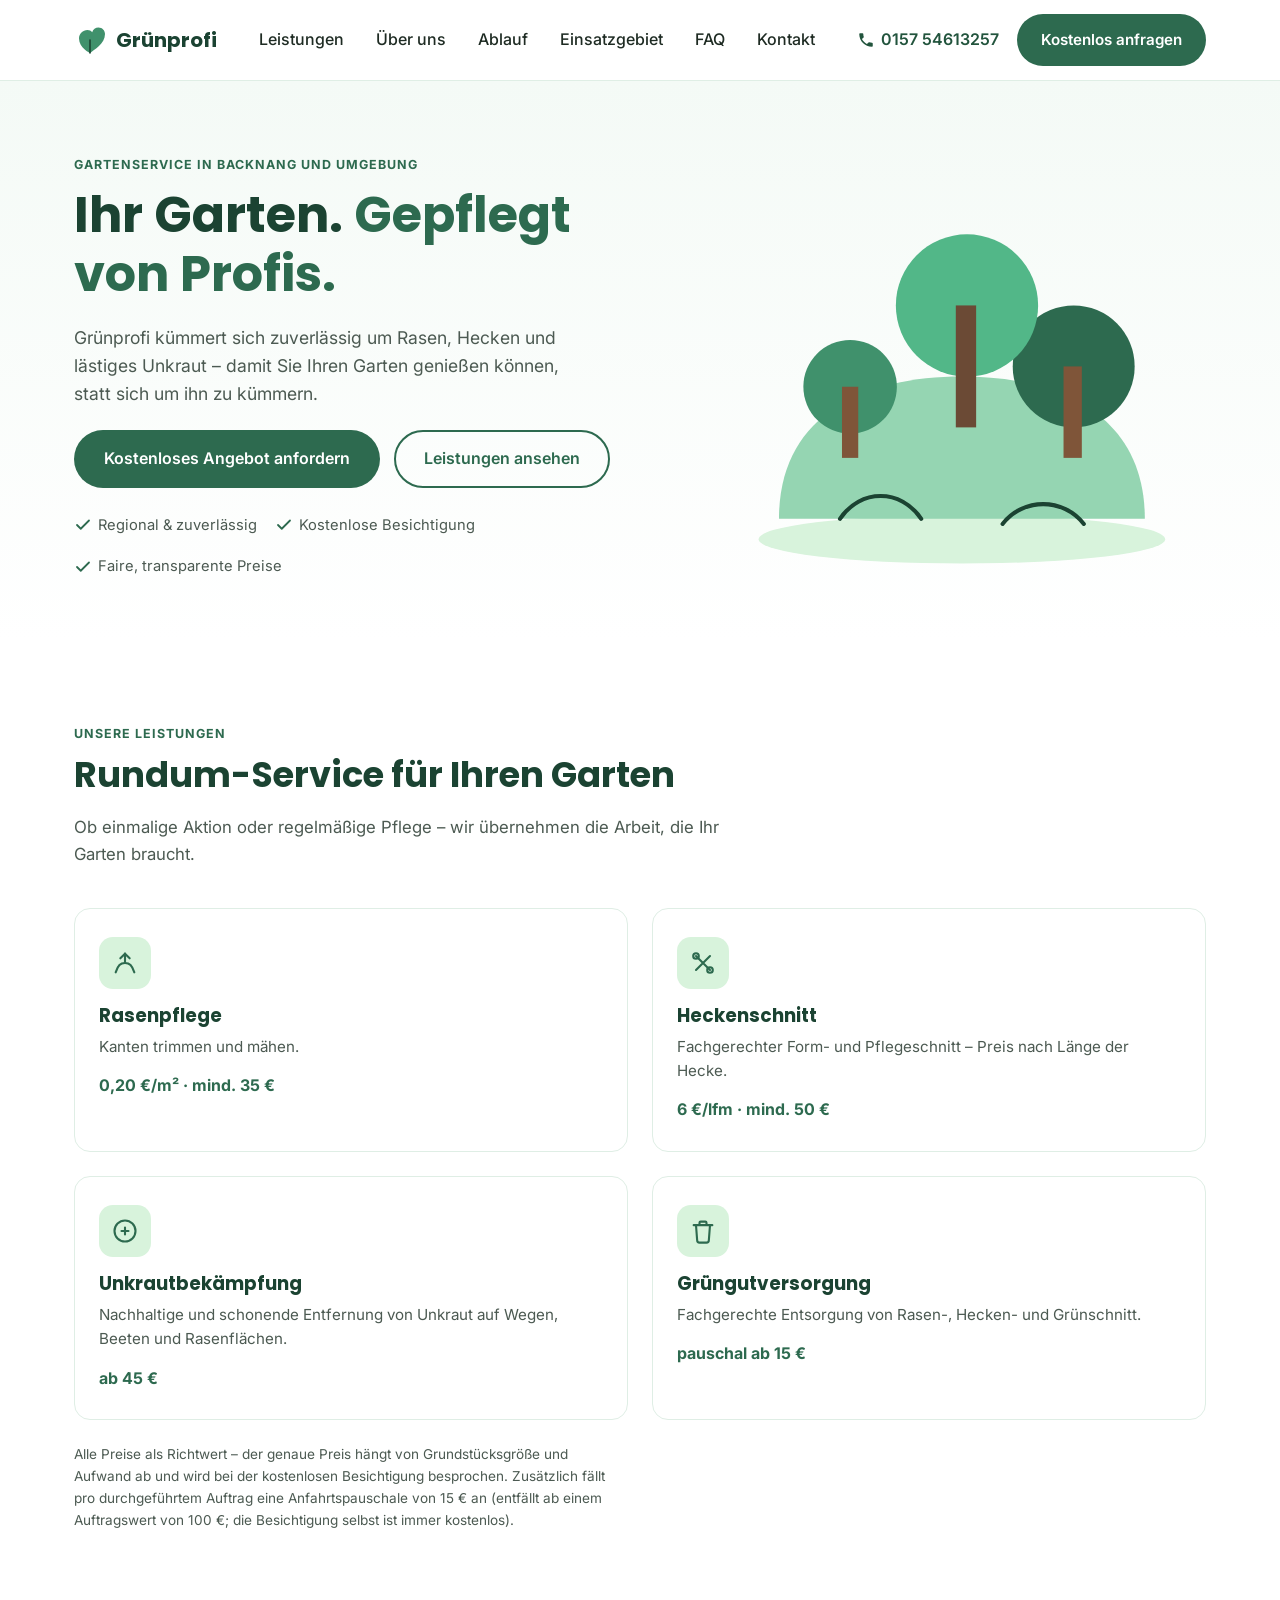
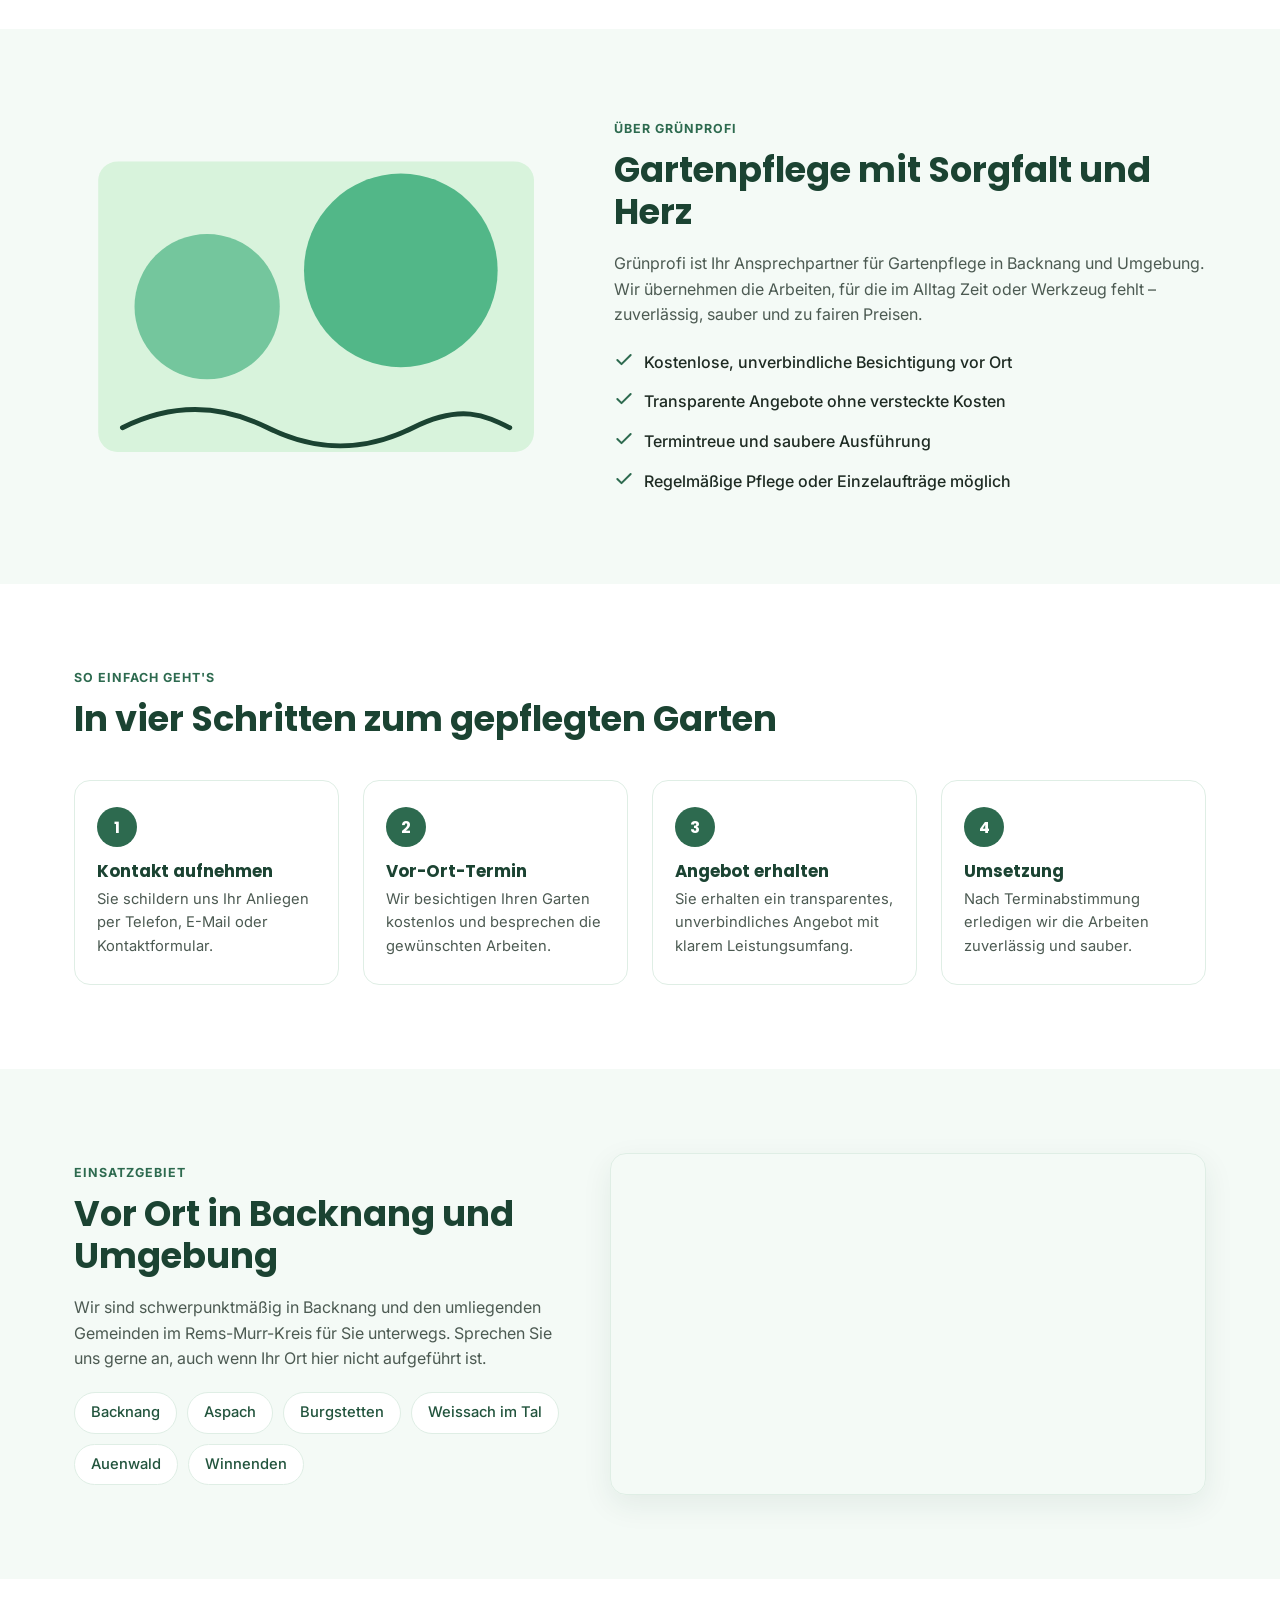
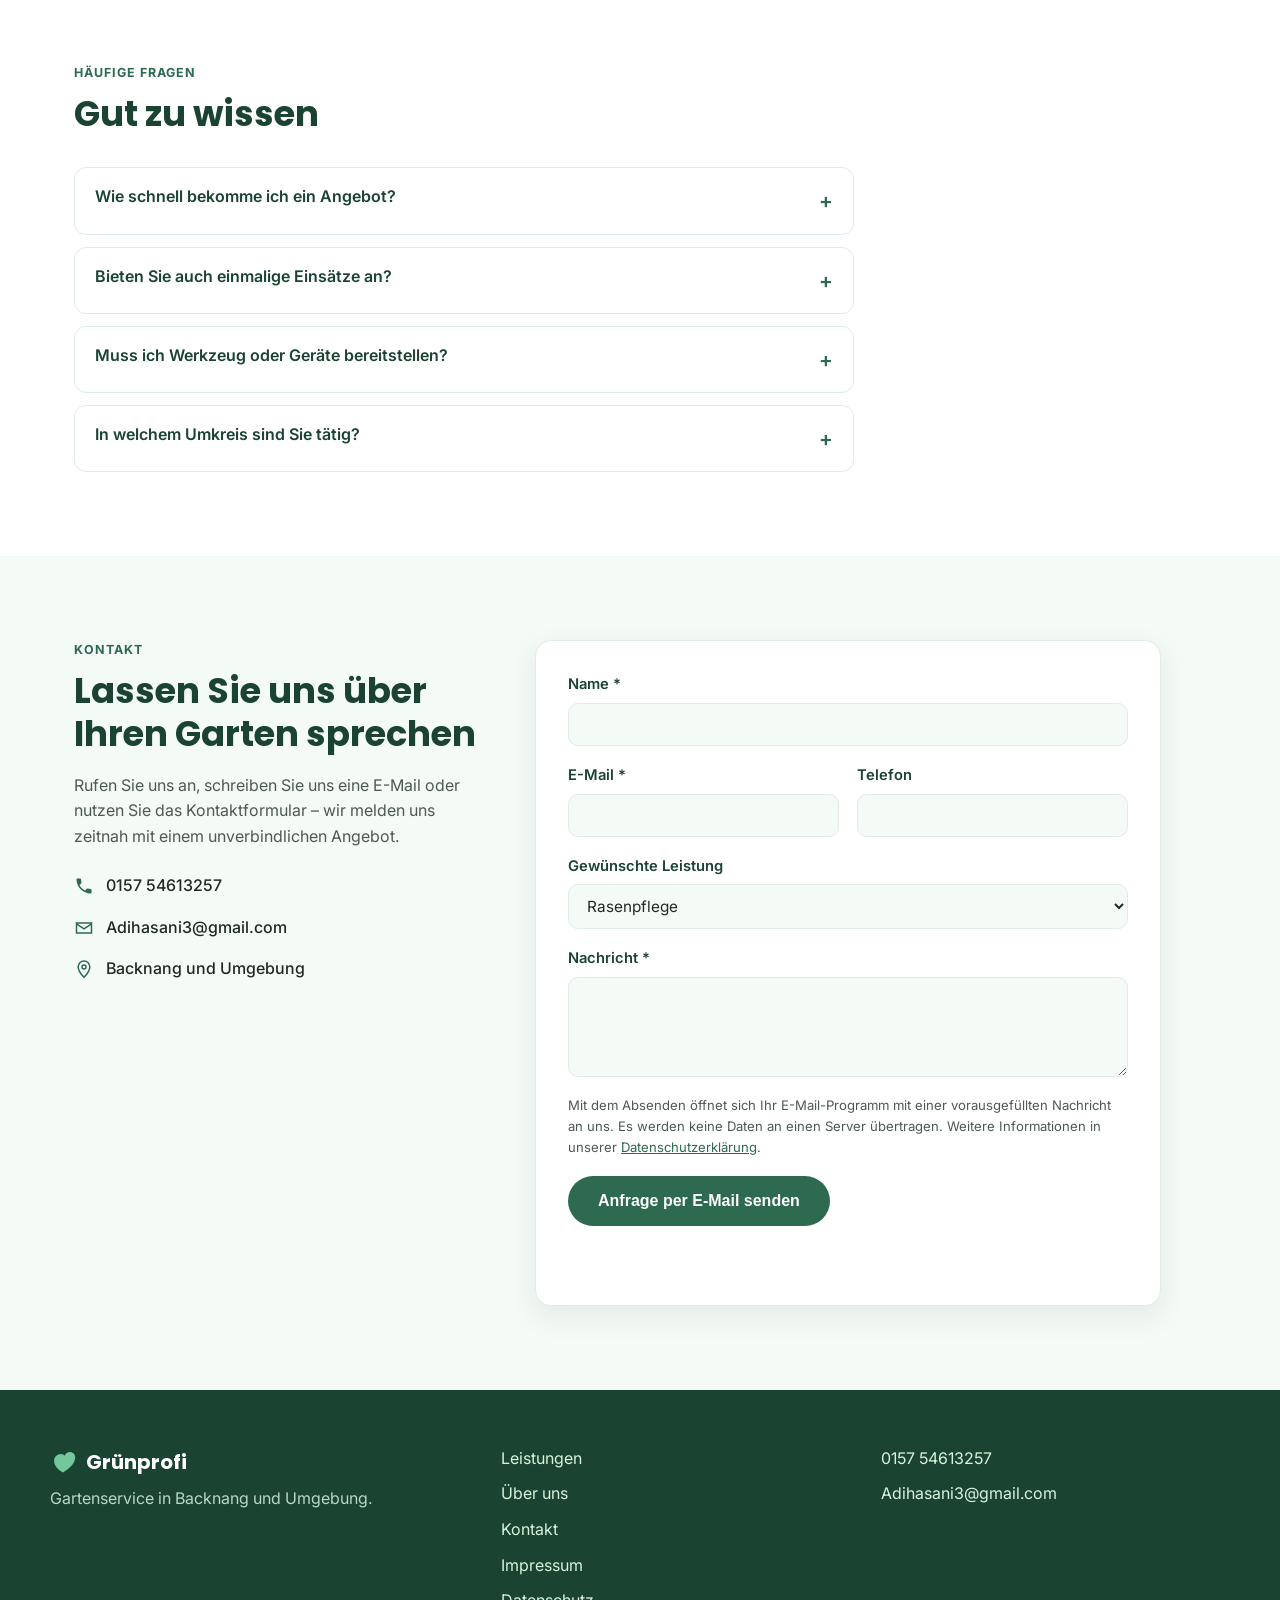
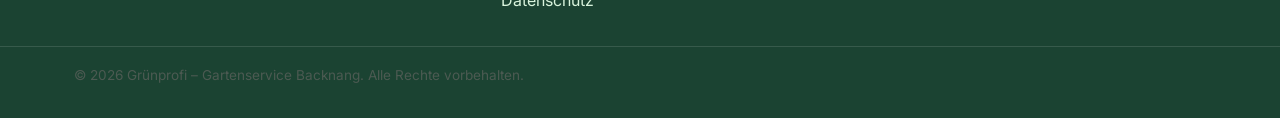
==== index.html @ b156735b "Price Heckenschnitt per running meter instead of a flat rate 6 €/lfm with a 50 € minimum, replacing " ====
<!DOCTYPE html>
<html lang="de">
<head>
<meta charset="UTF-8">
<meta name="viewport" content="width=device-width, initial-scale=1.0">
<title>Grünprofi – Gartenservice in Backnang und Umgebung</title>
<meta name="description" content="Grünprofi ist Ihr zuverlässiger Gartenservice in Backnang und Umgebung: Rasenpflege, Heckenschnitt, Unkrautbekämpfung und Grüngutversorgung – kostenlose Angebote.">
<meta name="keywords" content="Gartenservice Backnang, Gartenpflege, Rasenpflege, Heckenschnitt, Unkrautbekämpfung, Grüngutversorgung, Grünprofi">
<meta name="author" content="Grünprofi">
<meta name="robots" content="index, follow">
<link rel="canonical" href="https://gruenprofi-backnang.de/">

<!-- Open Graph -->
<meta property="og:type" content="website">
<meta property="og:title" content="Grünprofi – Gartenservice in Backnang und Umgebung">
<meta property="og:description" content="Rasenpflege, Heckenschnitt, Unkrautbekämpfung und Grüngutversorgung – zuverlässig, regional, zu fairen Preisen.">
<meta property="og:url" content="https://gruenprofi-backnang.de/">
<meta property="og:locale" content="de_DE">
<meta property="og:site_name" content="Grünprofi">
<meta property="og:image" content="https://gruenprofi-backnang.de/assets/og-image.png">

<link rel="icon" type="image/svg+xml" href="assets/favicon.svg">
<link rel="preconnect" href="https://fonts.googleapis.com">
<link rel="preconnect" href="https://fonts.gstatic.com" crossorigin>
<link href="https://fonts.googleapis.com/css2?family=Poppins:wght@600;700;800&family=Inter:wght@400;500;600&display=swap" rel="stylesheet">
<link rel="stylesheet" href="css/style.css">

<script type="application/ld+json">
{
  "@context": "https://schema.org",
  "@type": "LandscapingBusiness",
  "name": "Grünprofi",
  "description": "Gartenservice in Backnang und Umgebung: Rasenpflege, Heckenschnitt, Unkrautbekämpfung und Grüngutversorgung.",
  "url": "https://gruenprofi-backnang.de/",
  "telephone": "+49 157 5461 3257",
  "email": "Adihasani3@gmail.com",
  "areaServed": {
    "@type": "City",
    "name": "Backnang"
  },
  "address": {
    "@type": "PostalAddress",
    "addressLocality": "Backnang",
    "addressRegion": "Baden-Württemberg",
    "addressCountry": "DE"
  },
  "priceRange": "€€"
}
</script>
</head>
<body>

<a class="skip-link" href="#main">Zum Inhalt springen</a>

<header class="site-header" id="site-header">
  <div class="container header-inner">
    <a href="#top" class="logo">
      <svg class="logo-icon" width="32" height="32" viewBox="0 0 32 32" fill="none" aria-hidden="true">
        <path d="M16 29C16 29 5 24 5 14.5C5 9.8 8.8 6 13.5 6C15.4 6 17.1 6.9 18.2 8.3C19 5.6 21.5 3.6 24.5 3.6C28.1 3.6 31 6.5 31 10.1C31 20 20 26 16 29Z" fill="#40916c"/>
        <path d="M16 29V16" stroke="#1b4332" stroke-width="1.6" stroke-linecap="round"/>
      </svg>
      <span>Grünprofi</span>
    </a>

    <nav class="main-nav" id="main-nav" aria-label="Hauptnavigation">
      <a href="#leistungen">Leistungen</a>
      <a href="#ueber-uns">Über uns</a>
      <a href="#ablauf">Ablauf</a>
      <a href="#einsatzgebiet">Einsatzgebiet</a>
      <a href="#faq">FAQ</a>
      <a href="#kontakt">Kontakt</a>
    </nav>

    <div class="header-actions">
      <a href="tel:+4915754613257" class="header-phone">
        <svg width="18" height="18" viewBox="0 0 24 24" fill="none" aria-hidden="true"><path d="M6.6 10.8c1.4 2.8 3.8 5.1 6.6 6.6l2.2-2.2c.3-.3.7-.4 1-.2 1.1.4 2.3.6 3.6.6.6 0 1 .4 1 1V20c0 .6-.4 1-1 1C10.6 21 3 13.4 3 4c0-.6.4-1 1-1h3.4c.6 0 1 .4 1 1 0 1.3.2 2.5.6 3.6.1.4 0 .8-.2 1L6.6 10.8z" fill="currentColor"/></svg>
        0157 54613257
      </a>
      <a href="#kontakt" class="btn btn-primary">Kostenlos anfragen</a>
    </div>

    <button class="nav-toggle" id="nav-toggle" aria-label="Menü öffnen" aria-expanded="false" aria-controls="main-nav">
      <span></span><span></span><span></span>
    </button>
  </div>
</header>

<main id="main">

  <!-- HERO -->
  <section class="hero" id="top">
    <div class="container hero-inner">
      <div class="hero-text">
        <p class="eyebrow">Gartenservice in Backnang und Umgebung</p>
        <h1>Ihr Garten. <span>Gepflegt von Profis.</span></h1>
        <p class="hero-lead">Grünprofi kümmert sich zuverlässig um Rasen, Hecken und lästiges Unkraut – damit Sie Ihren Garten genießen können, statt sich um ihn zu kümmern.</p>
        <div class="hero-cta">
          <a href="#kontakt" class="btn btn-primary btn-lg">Kostenloses Angebot anfordern</a>
          <a href="#leistungen" class="btn btn-outline btn-lg">Leistungen ansehen</a>
        </div>
        <ul class="trust-badges">
          <li><svg width="18" height="18" viewBox="0 0 24 24" fill="none"><path d="M20 6 9 17l-5-5" stroke="#2d6a4f" stroke-width="2.4" stroke-linecap="round" stroke-linejoin="round"/></svg> Regional &amp; zuverlässig</li>
          <li><svg width="18" height="18" viewBox="0 0 24 24" fill="none"><path d="M20 6 9 17l-5-5" stroke="#2d6a4f" stroke-width="2.4" stroke-linecap="round" stroke-linejoin="round"/></svg> Kostenlose Besichtigung</li>
          <li><svg width="18" height="18" viewBox="0 0 24 24" fill="none"><path d="M20 6 9 17l-5-5" stroke="#2d6a4f" stroke-width="2.4" stroke-linecap="round" stroke-linejoin="round"/></svg> Faire, transparente Preise</li>
        </ul>
      </div>
      <div class="hero-visual" aria-hidden="true">
        <svg viewBox="0 0 480 420" width="100%" height="100%">
          <ellipse cx="240" cy="380" rx="200" ry="24" fill="#d8f3dc"/>
          <path d="M60 360 C 60 260, 140 220, 240 220 C 340 220, 420 260, 420 360 Z" fill="#95d5b2"/>
          <circle cx="130" cy="230" r="46" fill="#40916c"/>
          <rect x="122" y="230" width="16" height="70" fill="#7f5539"/>
          <circle cx="350" cy="210" r="60" fill="#2d6a4f"/>
          <rect x="340" y="210" width="18" height="90" fill="#7f5539"/>
          <circle cx="245" cy="150" r="70" fill="#52b788"/>
          <rect x="234" y="150" width="20" height="120" fill="#6b4a35"/>
          <path d="M120 360c20-30 60-30 80 0" stroke="#1b4332" stroke-width="4" fill="none" stroke-linecap="round"/>
          <path d="M280 365c20-26 60-26 80 0" stroke="#1b4332" stroke-width="4" fill="none" stroke-linecap="round"/>
        </svg>
      </div>
    </div>
  </section>

  <!-- LEISTUNGEN -->
  <section class="section" id="leistungen">
    <div class="container">
      <p class="section-eyebrow">Unsere Leistungen</p>
      <h2 class="section-title">Rundum-Service für Ihren Garten</h2>
      <p class="section-lead">Ob einmalige Aktion oder regelmäßige Pflege – wir übernehmen die Arbeit, die Ihr Garten braucht.</p>

      <div class="services-grid">
        <article class="service-card">
          <div class="service-icon">
            <svg width="28" height="28" viewBox="0 0 24 24" fill="none"><path d="M4 20c2-6 4-8 8-8s6 2 8 8" stroke="#2d6a4f" stroke-width="1.8" stroke-linecap="round"/><path d="M12 12V4" stroke="#2d6a4f" stroke-width="1.8" stroke-linecap="round"/><path d="M8 8l4-4 4 4" stroke="#2d6a4f" stroke-width="1.8" stroke-linecap="round" stroke-linejoin="round"/></svg>
          </div>
          <h3>Rasenpflege</h3>
          <p>Kanten trimmen und mähen.</p>
          <p class="service-price">0,20 €/m² · mind. 35 €</p>
        </article>

        <article class="service-card">
          <div class="service-icon">
            <svg width="28" height="28" viewBox="0 0 24 24" fill="none"><path d="M6 6l12 12M18 6 6 18" stroke="#2d6a4f" stroke-width="1.8" stroke-linecap="round"/><circle cx="6" cy="6" r="2.4" stroke="#2d6a4f" stroke-width="1.8"/><circle cx="18" cy="18" r="2.4" stroke="#2d6a4f" stroke-width="1.8"/></svg>
          </div>
          <h3>Heckenschnitt</h3>
          <p>Fachgerechter Form- und Pflegeschnitt – Preis nach Länge der Hecke.</p>
          <p class="service-price">6 €/lfm · mind. 50 €</p>
        </article>

        <article class="service-card">
          <div class="service-icon">
            <svg width="28" height="28" viewBox="0 0 24 24" fill="none"><circle cx="12" cy="12" r="9" stroke="#2d6a4f" stroke-width="1.8"/><path d="M9 12h6M12 9v6" stroke="#2d6a4f" stroke-width="1.8" stroke-linecap="round"/></svg>
          </div>
          <h3>Unkrautbekämpfung</h3>
          <p>Nachhaltige und schonende Entfernung von Unkraut auf Wegen, Beeten und Rasenflächen.</p>
          <p class="service-price">ab 45 €</p>
        </article>

        <article class="service-card">
          <div class="service-icon">
            <svg width="28" height="28" viewBox="0 0 24 24" fill="none"><path d="M4 7h16" stroke="#2d6a4f" stroke-width="1.8" stroke-linecap="round"/><path d="M9 7V5a1 1 0 0 1 1-1h4a1 1 0 0 1 1 1v2" stroke="#2d6a4f" stroke-width="1.8"/><path d="M6 7l1 13a2 2 0 0 0 2 2h6a2 2 0 0 0 2-2l1-13" stroke="#2d6a4f" stroke-width="1.8" stroke-linecap="round" stroke-linejoin="round"/></svg>
          </div>
          <h3>Grüngutversorgung</h3>
          <p>Fachgerechte Entsorgung von Rasen-, Hecken- und Grünschnitt.</p>
          <p class="service-price">pauschal ab 15 €</p>
        </article>
      </div>
      <p class="services-note">Alle Preise als Richtwert – der genaue Preis hängt von Grundstücksgröße und Aufwand ab und wird bei der kostenlosen Besichtigung besprochen. Zusätzlich fällt pro durchgeführtem Auftrag eine Anfahrtspauschale von 15 € an (entfällt ab einem Auftragswert von 100 €; die Besichtigung selbst ist immer kostenlos).</p>
    </div>
  </section>

  <!-- ÜBER UNS -->
  <section class="section section-alt" id="ueber-uns">
    <div class="container about-grid">
      <div class="about-visual" aria-hidden="true">
        <svg viewBox="0 0 400 320" width="100%" height="100%">
          <rect x="20" y="40" width="360" height="240" rx="16" fill="#d8f3dc"/>
          <circle cx="110" cy="160" r="60" fill="#74c69d"/>
          <circle cx="270" cy="130" r="80" fill="#52b788"/>
          <path d="M40 260c40-20 80-20 120 0s80 20 120 0 60-10 80 0" stroke="#1b4332" stroke-width="4" fill="none" stroke-linecap="round"/>
        </svg>
      </div>
      <div class="about-text">
        <p class="section-eyebrow">Über Grünprofi</p>
        <h2 class="section-title">Gartenpflege mit Sorgfalt und Herz</h2>
        <p>Grünprofi ist Ihr Ansprechpartner für Gartenpflege in Backnang und Umgebung. Wir übernehmen die Arbeiten, für die im Alltag Zeit oder Werkzeug fehlt – zuverlässig, sauber und zu fairen Preisen.</p>
        <ul class="check-list">
          <li><svg width="20" height="20" viewBox="0 0 24 24" fill="none"><path d="M20 6 9 17l-5-5" stroke="#2d6a4f" stroke-width="2.4" stroke-linecap="round" stroke-linejoin="round"/></svg> Kostenlose, unverbindliche Besichtigung vor Ort</li>
          <li><svg width="20" height="20" viewBox="0 0 24 24" fill="none"><path d="M20 6 9 17l-5-5" stroke="#2d6a4f" stroke-width="2.4" stroke-linecap="round" stroke-linejoin="round"/></svg> Transparente Angebote ohne versteckte Kosten</li>
          <li><svg width="20" height="20" viewBox="0 0 24 24" fill="none"><path d="M20 6 9 17l-5-5" stroke="#2d6a4f" stroke-width="2.4" stroke-linecap="round" stroke-linejoin="round"/></svg> Termintreue und saubere Ausführung</li>
          <li><svg width="20" height="20" viewBox="0 0 24 24" fill="none"><path d="M20 6 9 17l-5-5" stroke="#2d6a4f" stroke-width="2.4" stroke-linecap="round" stroke-linejoin="round"/></svg> Regelmäßige Pflege oder Einzelaufträge möglich</li>
        </ul>
      </div>
    </div>
  </section>

  <!-- ABLAUF -->
  <section class="section" id="ablauf">
    <div class="container">
      <p class="section-eyebrow">So einfach geht's</p>
      <h2 class="section-title">In vier Schritten zum gepflegten Garten</h2>

      <div class="steps-grid">
        <div class="step-card">
          <span class="step-number">1</span>
          <h3>Kontakt aufnehmen</h3>
          <p>Sie schildern uns Ihr Anliegen per Telefon, E-Mail oder Kontaktformular.</p>
        </div>
        <div class="step-card">
          <span class="step-number">2</span>
          <h3>Vor-Ort-Termin</h3>
          <p>Wir besichtigen Ihren Garten kostenlos und besprechen die gewünschten Arbeiten.</p>
        </div>
        <div class="step-card">
          <span class="step-number">3</span>
          <h3>Angebot erhalten</h3>
          <p>Sie erhalten ein transparentes, unverbindliches Angebot mit klarem Leistungsumfang.</p>
        </div>
        <div class="step-card">
          <span class="step-number">4</span>
          <h3>Umsetzung</h3>
          <p>Nach Terminabstimmung erledigen wir die Arbeiten zuverlässig und sauber.</p>
        </div>
      </div>
    </div>
  </section>

  <!-- EINSATZGEBIET -->
  <section class="section section-alt" id="einsatzgebiet">
    <div class="container einsatzgebiet-grid">
      <div>
        <p class="section-eyebrow">Einsatzgebiet</p>
        <h2 class="section-title">Vor Ort in Backnang und Umgebung</h2>
        <p>Wir sind schwerpunktmäßig in Backnang und den umliegenden Gemeinden im Rems-Murr-Kreis für Sie unterwegs. Sprechen Sie uns gerne an, auch wenn Ihr Ort hier nicht aufgeführt ist.</p>
        <ul class="area-list">
          <li>Backnang</li>
          <li>Aspach</li>
          <li>Burgstetten</li>
          <li>Weissach im Tal</li>
          <li>Auenwald</li>
          <li>Winnenden</li>
        </ul>
      </div>
      <div class="map-wrap">
        <iframe
          title="Karte Einsatzgebiet Backnang"
          src="https://www.openstreetmap.org/export/embed.html?bbox=9.36%2C48.92%2C9.48%2C49.0&layer=mapnik&marker=48.9435%2C9.4256"
          loading="lazy"
          referrerpolicy="no-referrer-when-downgrade">
        </iframe>
      </div>
    </div>
  </section>

  <!-- FAQ -->
  <section class="section" id="faq">
    <div class="container">
      <p class="section-eyebrow">Häufige Fragen</p>
      <h2 class="section-title">Gut zu wissen</h2>

      <div class="faq-list">
        <details class="faq-item">
          <summary>Wie schnell bekomme ich ein Angebot?</summary>
          <p>In der Regel melden wir uns innerhalb von 1–2 Werktagen bei Ihnen und vereinbaren einen Besichtigungstermin.</p>
        </details>
        <details class="faq-item">
          <summary>Bieten Sie auch einmalige Einsätze an?</summary>
          <p>Ja. Neben regelmäßiger Gartenpflege übernehmen wir auch einzelne Aufträge wie einen einmaligen Heckenschnitt oder eine Gartenaufräumaktion.</p>
        </details>
        <details class="faq-item">
          <summary>Muss ich Werkzeug oder Geräte bereitstellen?</summary>
          <p>Nein, wir bringen unser eigenes Werkzeug und Equipment mit.</p>
        </details>
        <details class="faq-item">
          <summary>In welchem Umkreis sind Sie tätig?</summary>
          <p>Unser Schwerpunkt liegt in Backnang und den umliegenden Gemeinden im Rems-Murr-Kreis. Sprechen Sie uns bei Bedarf auch für weitere Entfernungen an.</p>
        </details>
      </div>
    </div>
  </section>

  <!-- KONTAKT -->
  <section class="section section-cta" id="kontakt">
    <div class="container kontakt-grid">
      <div class="kontakt-info">
        <p class="section-eyebrow">Kontakt</p>
        <h2 class="section-title">Lassen Sie uns über Ihren Garten sprechen</h2>
        <p>Rufen Sie uns an, schreiben Sie uns eine E-Mail oder nutzen Sie das Kontaktformular – wir melden uns zeitnah mit einem unverbindlichen Angebot.</p>

        <ul class="kontakt-details">
          <li>
            <svg width="20" height="20" viewBox="0 0 24 24" fill="none"><path d="M6.6 10.8c1.4 2.8 3.8 5.1 6.6 6.6l2.2-2.2c.3-.3.7-.4 1-.2 1.1.4 2.3.6 3.6.6.6 0 1 .4 1 1V20c0 .6-.4 1-1 1C10.6 21 3 13.4 3 4c0-.6.4-1 1-1h3.4c.6 0 1 .4 1 1 0 1.3.2 2.5.6 3.6.1.4 0 .8-.2 1L6.6 10.8z" fill="#2d6a4f"/></svg>
            <a href="tel:+4915754613257">0157 54613257</a>
          </li>
          <li>
            <svg width="20" height="20" viewBox="0 0 24 24" fill="none"><path d="M3 6h18v12H3z" stroke="#2d6a4f" stroke-width="1.8"/><path d="M3 7l9 6 9-6" stroke="#2d6a4f" stroke-width="1.8" stroke-linecap="round" stroke-linejoin="round"/></svg>
            <a href="mailto:Adihasani3@gmail.com">Adihasani3@gmail.com</a>
          </li>
          <li>
            <svg width="20" height="20" viewBox="0 0 24 24" fill="none"><path d="M12 22s7-7.4 7-12.5A7 7 0 0 0 5 9.5C5 14.6 12 22 12 22Z" stroke="#2d6a4f" stroke-width="1.8"/><circle cx="12" cy="9.5" r="2.4" stroke="#2d6a4f" stroke-width="1.8"/></svg>
            <span>Backnang und Umgebung</span>
          </li>
        </ul>
      </div>

      <form class="kontakt-form" id="kontakt-form" novalidate>
        <div class="form-row">
          <label for="name">Name *</label>
          <input type="text" id="name" name="name" required autocomplete="name">
        </div>
        <div class="form-row form-row-split">
          <div>
            <label for="email">E-Mail *</label>
            <input type="email" id="email" name="email" required autocomplete="email">
          </div>
          <div>
            <label for="phone">Telefon</label>
            <input type="tel" id="phone" name="phone" autocomplete="tel">
          </div>
        </div>
        <div class="form-row">
          <label for="service">Gewünschte Leistung</label>
          <select id="service" name="service">
            <option value="Rasenpflege">Rasenpflege</option>
            <option value="Heckenschnitt">Heckenschnitt</option>
            <option value="Unkrautbekämpfung">Unkrautbekämpfung</option>
            <option value="Grüngutversorgung">Grüngutversorgung</option>
            <option value="Sonstiges">Sonstiges</option>
          </select>
        </div>
        <div class="form-row">
          <label for="message">Nachricht *</label>
          <textarea id="message" name="message" rows="4" required></textarea>
        </div>
        <p class="form-hint">Mit dem Absenden öffnet sich Ihr E-Mail-Programm mit einer vorausgefüllten Nachricht an uns. Es werden keine Daten an einen Server übertragen. Weitere Informationen in unserer <a href="datenschutz.html">Datenschutzerklärung</a>.</p>
        <button type="submit" class="btn btn-primary btn-lg">Anfrage per E-Mail senden</button>
        <p class="form-status" id="form-status" role="status" aria-live="polite"></p>
      </form>
    </div>
  </section>

</main>

<footer class="site-footer">
  <div class="container footer-inner">
    <div>
      <a href="#top" class="logo logo-footer">
        <svg width="26" height="26" viewBox="0 0 32 32" fill="none" aria-hidden="true">
          <path d="M16 29C16 29 5 24 5 14.5C5 9.8 8.8 6 13.5 6C15.4 6 17.1 6.9 18.2 8.3C19 5.6 21.5 3.6 24.5 3.6C28.1 3.6 31 6.5 31 10.1C31 20 20 26 16 29Z" fill="#74c69d"/>
        </svg>
        <span>Grünprofi</span>
      </a>
      <p>Gartenservice in Backnang und Umgebung.</p>
    </div>

    <nav class="footer-nav" aria-label="Footer Navigation">
      <a href="#leistungen">Leistungen</a>
      <a href="#ueber-uns">Über uns</a>
      <a href="#kontakt">Kontakt</a>
      <a href="impressum.html">Impressum</a>
      <a href="datenschutz.html">Datenschutz</a>
    </nav>

    <div class="footer-contact">
      <a href="tel:+4915754613257">0157 54613257</a>
      <a href="mailto:Adihasani3@gmail.com">Adihasani3@gmail.com</a>
    </div>
  </div>
  <div class="footer-bottom">
    <div class="container">
      <p>&copy; <span id="year"></span> Grünprofi – Gartenservice Backnang. Alle Rechte vorbehalten.</p>
    </div>
  </div>
</footer>

<script src="js/script.js"></script>
</body>
</html>
---- css/style.css ----
/* =========================================================
   Grünprofi – Gartenservice Website
   ========================================================= */

:root {
  --green-900: #1b4332;
  --green-800: #22543d;
  --green-700: #2d6a4f;
  --green-500: #40916c;
  --green-300: #74c69d;
  --green-100: #d8f3dc;
  --earth-700: #7f5539;
  --ink: #1e2b23;
  --ink-soft: #4c5a52;
  --bg: #ffffff;
  --bg-alt: #f4faf6;
  --border: #dfeee5;
  --radius: 16px;
  --shadow: 0 10px 30px rgba(27, 67, 50, 0.08);
  --font-heading: 'Poppins', 'Segoe UI', sans-serif;
  --font-body: 'Inter', 'Segoe UI', sans-serif;
}

* { box-sizing: border-box; }
html { scroll-behavior: smooth; }

body {
  margin: 0;
  font-family: var(--font-body);
  color: var(--ink);
  background: var(--bg);
  line-height: 1.6;
}

img, svg { max-width: 100%; display: block; }

h1, h2, h3 {
  font-family: var(--font-heading);
  color: var(--green-900);
  line-height: 1.2;
  margin: 0 0 .5em;
}

p { margin: 0 0 1em; color: var(--ink-soft); }

a { color: inherit; text-decoration: none; }

.container {
  width: 100%;
  max-width: 1180px;
  margin: 0 auto;
  padding: 0 24px;
}

.skip-link {
  position: absolute;
  left: -999px;
  top: 0;
  background: var(--green-700);
  color: #fff;
  padding: 10px 16px;
  border-radius: 0 0 8px 0;
  z-index: 1000;
}
.skip-link:focus { left: 0; }

/* Buttons */
.btn {
  display: inline-flex;
  align-items: center;
  justify-content: center;
  gap: 8px;
  padding: 12px 22px;
  border-radius: 999px;
  font-weight: 600;
  font-size: .95rem;
  cursor: pointer;
  border: 2px solid transparent;
  transition: transform .15s ease, box-shadow .15s ease, background .15s ease, color .15s ease;
}
.btn-primary {
  background: var(--green-700);
  color: #fff;
}
.btn-primary:hover { background: var(--green-800); transform: translateY(-1px); box-shadow: var(--shadow); }
.btn-outline {
  border-color: var(--green-700);
  color: var(--green-700);
  background: transparent;
}
.btn-outline:hover { background: var(--green-100); }
.btn-lg { padding: 14px 28px; font-size: 1rem; }

/* Header */
.site-header {
  position: sticky;
  top: 0;
  z-index: 100;
  background: rgba(255,255,255,.92);
  backdrop-filter: blur(8px);
  border-bottom: 1px solid var(--border);
}
.header-inner {
  display: flex;
  align-items: center;
  justify-content: space-between;
  gap: 24px;
  padding-top: 14px;
  padding-bottom: 14px;
}
.logo {
  display: flex;
  align-items: center;
  gap: 10px;
  font-family: var(--font-heading);
  font-weight: 700;
  font-size: 1.25rem;
  color: var(--green-900);
}
.main-nav {
  display: flex;
  gap: 28px;
  flex: 1;
  justify-content: center;
}
.main-nav a {
  font-weight: 500;
  color: var(--ink);
  position: relative;
  padding: 4px 2px;
}
.main-nav a:hover { color: var(--green-700); }

.header-actions { display: flex; align-items: center; gap: 18px; }
.header-phone {
  display: flex;
  align-items: center;
  gap: 6px;
  font-weight: 600;
  color: var(--green-800);
  white-space: nowrap;
}

.nav-toggle {
  display: none;
  flex-direction: column;
  justify-content: center;
  gap: 5px;
  width: 40px;
  height: 40px;
  background: none;
  border: none;
  cursor: pointer;
}
.nav-toggle span {
  width: 100%;
  height: 2px;
  background: var(--green-900);
  border-radius: 2px;
  transition: transform .2s ease, opacity .2s ease;
}
.nav-toggle[aria-expanded="true"] span:nth-child(1) { transform: translateY(7px) rotate(45deg); }
.nav-toggle[aria-expanded="true"] span:nth-child(2) { opacity: 0; }
.nav-toggle[aria-expanded="true"] span:nth-child(3) { transform: translateY(-7px) rotate(-45deg); }

/* Hero */
.hero {
  background: linear-gradient(180deg, var(--bg-alt) 0%, #ffffff 100%);
  padding: 72px 0 60px;
}
.hero-inner {
  display: grid;
  grid-template-columns: 1.1fr .9fr;
  gap: 48px;
  align-items: center;
}
.eyebrow, .section-eyebrow {
  text-transform: uppercase;
  letter-spacing: .08em;
  font-size: .78rem;
  font-weight: 700;
  color: var(--green-700);
  margin-bottom: 10px;
}
.hero h1 {
  font-size: clamp(2.1rem, 4vw, 3.1rem);
  margin-bottom: .4em;
}
.hero h1 span { color: var(--green-700); }
.hero-lead {
  font-size: 1.1rem;
  max-width: 46ch;
}
.hero-cta { display: flex; gap: 14px; flex-wrap: wrap; margin: 22px 0 26px; }
.trust-badges {
  list-style: none;
  padding: 0;
  margin: 0;
  display: flex;
  flex-wrap: wrap;
  gap: 18px;
  font-size: .92rem;
  color: var(--ink-soft);
}
.trust-badges li { display: flex; align-items: center; gap: 6px; }

.hero-visual {
  border-radius: var(--radius);
  overflow: hidden;
}

/* Sections */
.section { padding: 84px 0; }
.section-alt { background: var(--bg-alt); }
.section-title { font-size: clamp(1.6rem, 3vw, 2.2rem); max-width: 40ch; }
.section-lead { max-width: 60ch; font-size: 1.05rem; }

/* Services */
.services-grid {
  display: grid;
  grid-template-columns: repeat(2, 1fr);
  gap: 24px;
  margin-top: 40px;
}
.service-card {
  background: #fff;
  border: 1px solid var(--border);
  border-radius: var(--radius);
  padding: 28px 24px;
  transition: transform .18s ease, box-shadow .18s ease;
}
.service-card:hover { transform: translateY(-4px); box-shadow: var(--shadow); }
.service-icon {
  width: 52px;
  height: 52px;
  border-radius: 14px;
  background: var(--green-100);
  display: flex;
  align-items: center;
  justify-content: center;
  margin-bottom: 16px;
}
.service-card h3 { font-size: 1.15rem; margin-bottom: 8px; }
.service-card p { margin: 0; font-size: .95rem; }
.service-card .service-price {
  margin-top: 14px;
  font-weight: 700;
  color: var(--green-700);
  font-size: 1rem;
}
.services-note {
  margin-top: 24px;
  font-size: .85rem;
  color: var(--ink-soft);
  max-width: 60ch;
}

/* About */
.about-grid {
  display: grid;
  grid-template-columns: .9fr 1.1fr;
  gap: 56px;
  align-items: center;
}
.check-list { list-style: none; padding: 0; margin: 22px 0 0; display: grid; gap: 14px; }
.check-list li { display: flex; align-items: flex-start; gap: 10px; color: var(--ink); font-weight: 500; }

/* Steps */
.steps-grid {
  display: grid;
  grid-template-columns: repeat(4, 1fr);
  gap: 24px;
  margin-top: 40px;
}
.step-card {
  background: #fff;
  border: 1px solid var(--border);
  border-radius: var(--radius);
  padding: 26px 22px;
  position: relative;
}
.step-number {
  display: inline-flex;
  align-items: center;
  justify-content: center;
  width: 40px;
  height: 40px;
  border-radius: 50%;
  background: var(--green-700);
  color: #fff;
  font-weight: 700;
  font-family: var(--font-heading);
  margin-bottom: 14px;
}
.step-card h3 { font-size: 1.05rem; margin-bottom: 6px; }
.step-card p { font-size: .92rem; margin: 0; }

/* Einsatzgebiet */
.einsatzgebiet-grid {
  display: grid;
  grid-template-columns: .9fr 1.1fr;
  gap: 48px;
  align-items: center;
}
.area-list {
  display: flex;
  flex-wrap: wrap;
  gap: 10px;
  list-style: none;
  padding: 0;
  margin: 20px 0 0;
}
.area-list li {
  background: #fff;
  border: 1px solid var(--border);
  padding: 8px 16px;
  border-radius: 999px;
  font-weight: 500;
  font-size: .92rem;
  color: var(--green-800);
}
.map-wrap {
  border-radius: var(--radius);
  overflow: hidden;
  border: 1px solid var(--border);
  box-shadow: var(--shadow);
}
.map-wrap iframe {
  width: 100%;
  height: 340px;
  border: 0;
  display: block;
}

/* FAQ */
.faq-list { margin-top: 32px; display: grid; gap: 12px; max-width: 780px; }
.faq-item {
  background: #fff;
  border: 1px solid var(--border);
  border-radius: 12px;
  padding: 16px 20px;
}
.faq-item summary {
  cursor: pointer;
  font-weight: 600;
  color: var(--green-900);
  list-style: none;
}
.faq-item summary::-webkit-details-marker { display: none; }
.faq-item summary::after {
  content: '+';
  float: right;
  font-size: 1.3rem;
  color: var(--green-700);
}
.faq-item[open] summary::after { content: '–'; }
.faq-item p { margin-top: 12px; margin-bottom: 0; }

/* Kontakt */
.section-cta { background: var(--bg-alt); }
.kontakt-grid {
  display: grid;
  grid-template-columns: .9fr 1.1fr;
  gap: 56px;
}
.kontakt-details { list-style: none; padding: 0; margin: 24px 0 0; display: grid; gap: 16px; }
.kontakt-details li { display: flex; align-items: center; gap: 12px; font-weight: 500; }
.kontakt-details a:hover { color: var(--green-700); }

.kontakt-form {
  background: #fff;
  border: 1px solid var(--border);
  border-radius: var(--radius);
  padding: 32px;
  box-shadow: var(--shadow);
}
.form-row { margin-bottom: 18px; display: flex; flex-direction: column; gap: 6px; }
.form-row-split { flex-direction: row; gap: 18px; }
.form-row-split > div { flex: 1; display: flex; flex-direction: column; gap: 6px; }
.kontakt-form label { font-weight: 600; font-size: .92rem; color: var(--green-900); }
.kontakt-form input,
.kontakt-form select,
.kontakt-form textarea {
  border: 1px solid var(--border);
  border-radius: 10px;
  padding: 11px 14px;
  font-family: inherit;
  font-size: .96rem;
  color: var(--ink);
  background: var(--bg-alt);
}
.kontakt-form input:focus,
.kontakt-form select:focus,
.kontakt-form textarea:focus {
  outline: 2px solid var(--green-500);
  outline-offset: 1px;
  background: #fff;
}
.form-hint { font-size: .82rem; color: var(--ink-soft); margin-bottom: 18px; }
.form-hint a { color: var(--green-700); text-decoration: underline; }
.form-status { margin-top: 12px; font-weight: 600; color: var(--green-700); min-height: 1.2em; }

/* Footer */
.site-footer { background: var(--green-900); color: #d8f3dc; }
.footer-inner {
  display: grid;
  grid-template-columns: 1.2fr 1fr 1fr;
  gap: 32px;
  padding: 56px 0 32px;
}
.logo-footer { color: #fff; margin-bottom: 8px; }
.footer-inner p { color: #b7d8c4; margin: 0; }
.footer-nav, .footer-contact { display: flex; flex-direction: column; gap: 10px; }
.footer-nav a, .footer-contact a { color: #d8f3dc; }
.footer-nav a:hover, .footer-contact a:hover { color: #fff; text-decoration: underline; }
.footer-bottom {
  border-top: 1px solid rgba(255,255,255,.12);
  padding: 18px 0;
  font-size: .85rem;
  color: #9ec8ae;
}

/* Legal pages */
.legal-page {
  max-width: 820px;
  margin: 0 auto;
  padding: 72px 24px 96px;
}
.legal-page h1 { margin-bottom: .3em; }
.legal-page h2 { margin-top: 2em; font-size: 1.3rem; }
.legal-page p, .legal-page li { color: var(--ink-soft); }
.legal-page a { color: var(--green-700); text-decoration: underline; }
.legal-note {
  background: var(--bg-alt);
  border: 1px dashed var(--green-500);
  border-radius: 10px;
  padding: 14px 18px;
  font-size: .9rem;
  color: var(--green-900);
}

/* Responsive */
@media (max-width: 960px) {
  .services-grid { grid-template-columns: repeat(2, 1fr); }
  .steps-grid { grid-template-columns: repeat(2, 1fr); }
  .about-grid, .einsatzgebiet-grid, .kontakt-grid { grid-template-columns: 1fr; }
  .hero-inner { grid-template-columns: 1fr; }
  .hero-visual { order: -1; max-width: 420px; margin: 0 auto; }
  .footer-inner { grid-template-columns: 1fr 1fr; }
}

@media (max-width: 760px) {
  .main-nav, .header-actions { display: none; }
  .nav-toggle { display: flex; }
  .main-nav.open {
    display: flex;
    flex-direction: column;
    position: absolute;
    top: 100%;
    left: 0;
    right: 0;
    background: #fff;
    padding: 20px 24px 28px;
    gap: 16px;
    border-bottom: 1px solid var(--border);
    box-shadow: var(--shadow);
  }
  .services-grid, .steps-grid { grid-template-columns: 1fr; }
  .form-row-split { flex-direction: column; }
  .footer-inner { grid-template-columns: 1fr; text-align: left; }
}
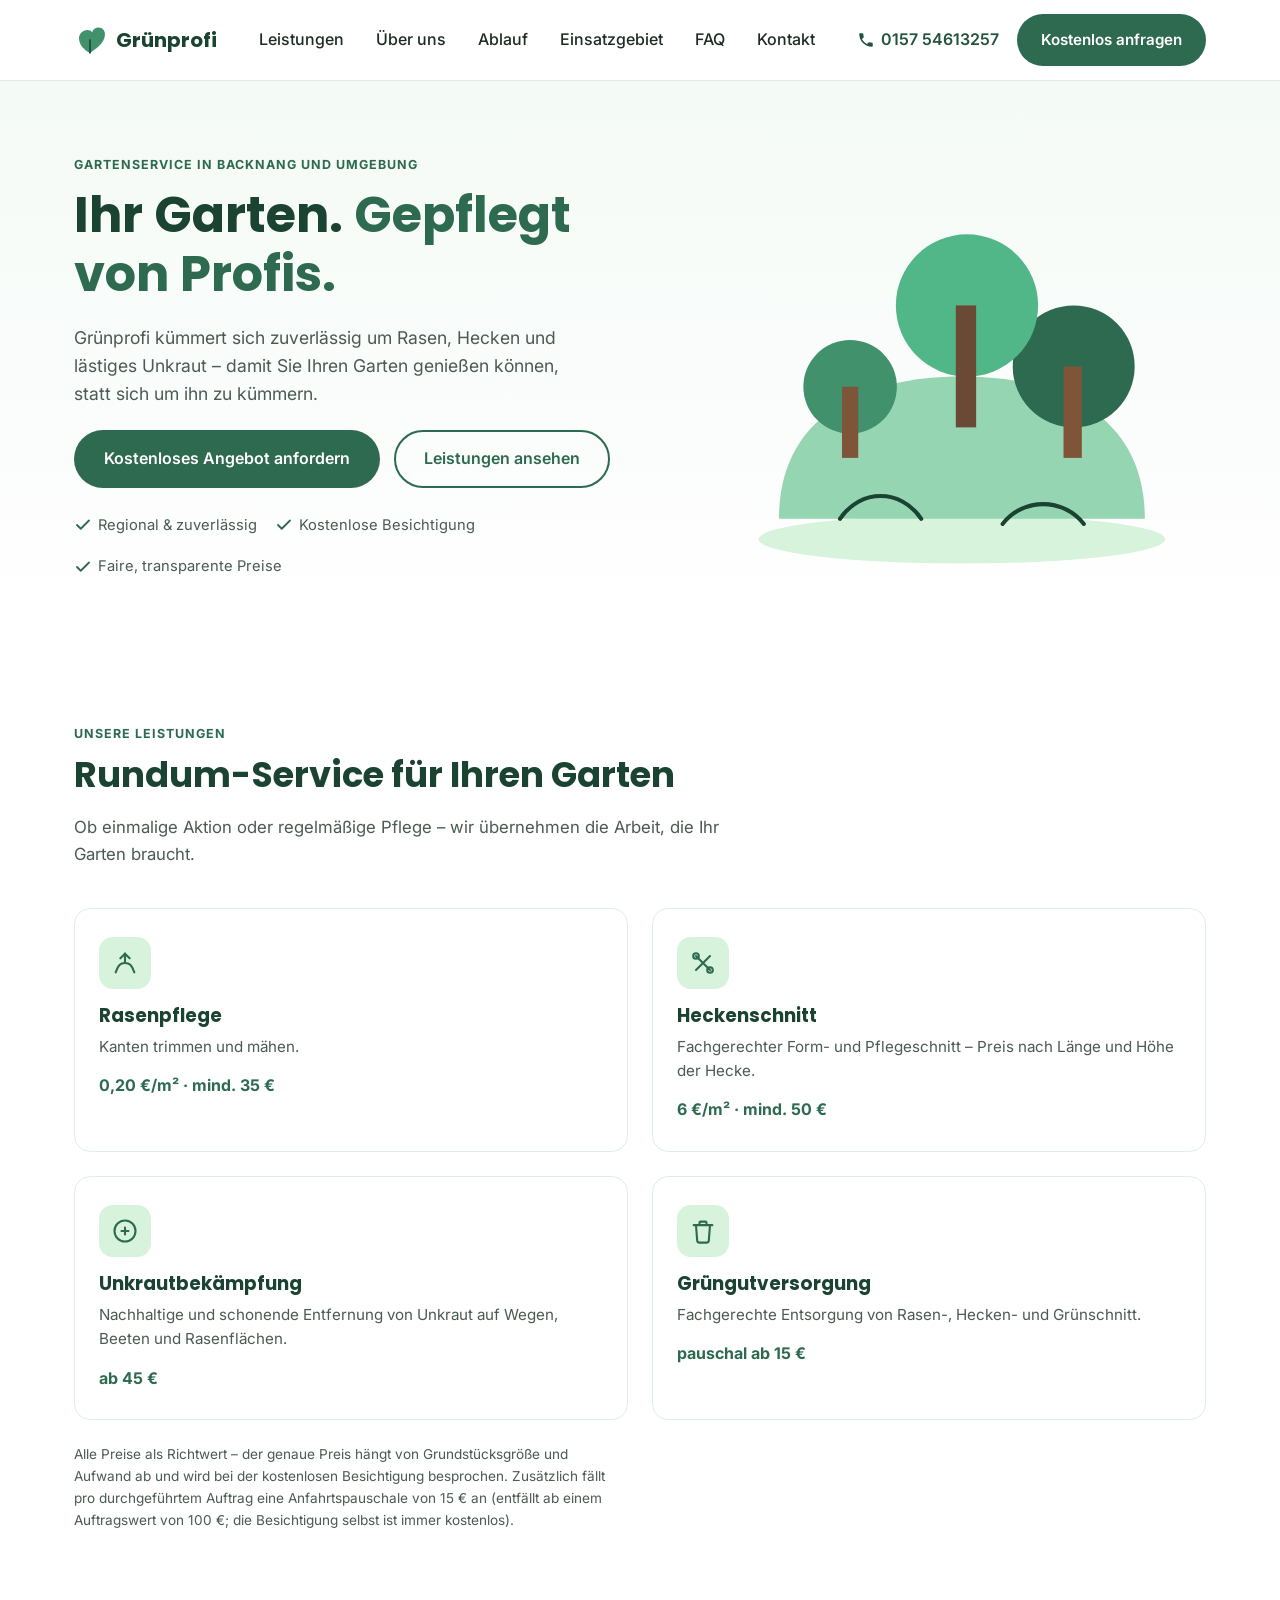
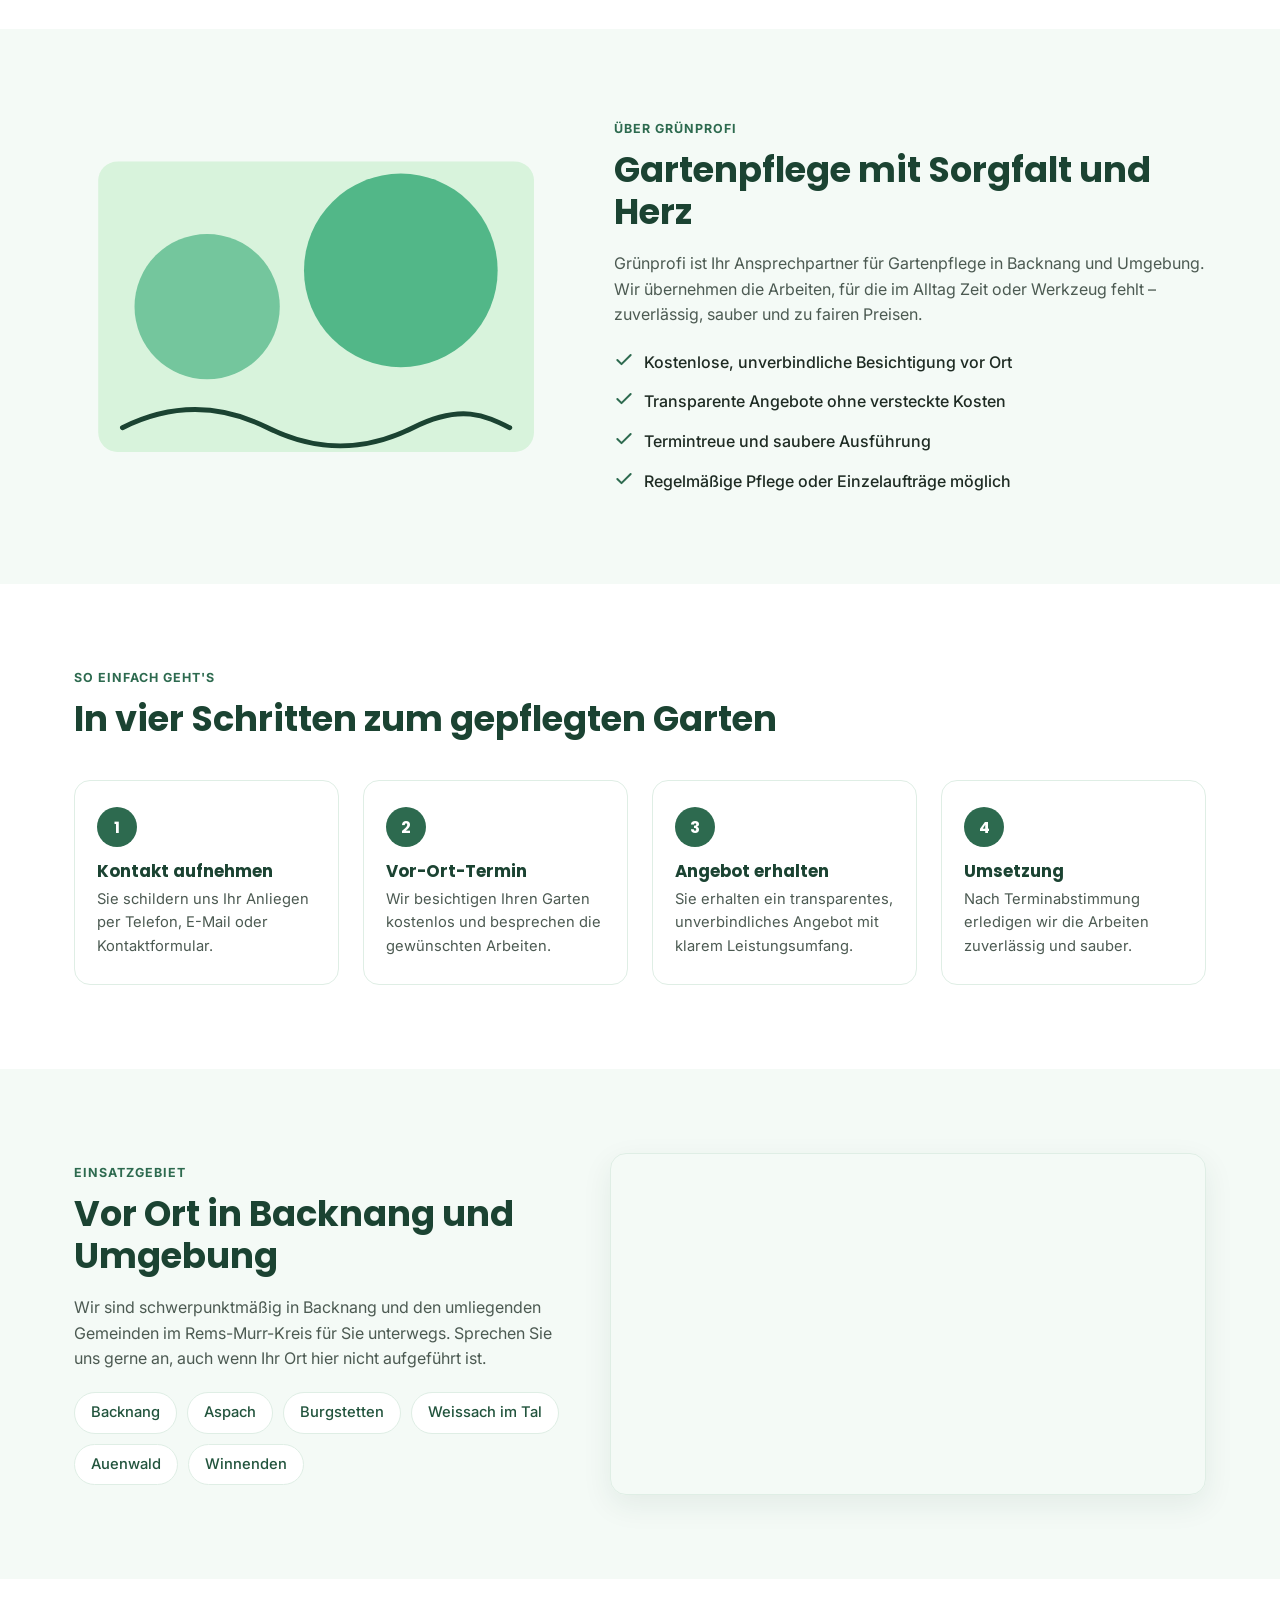
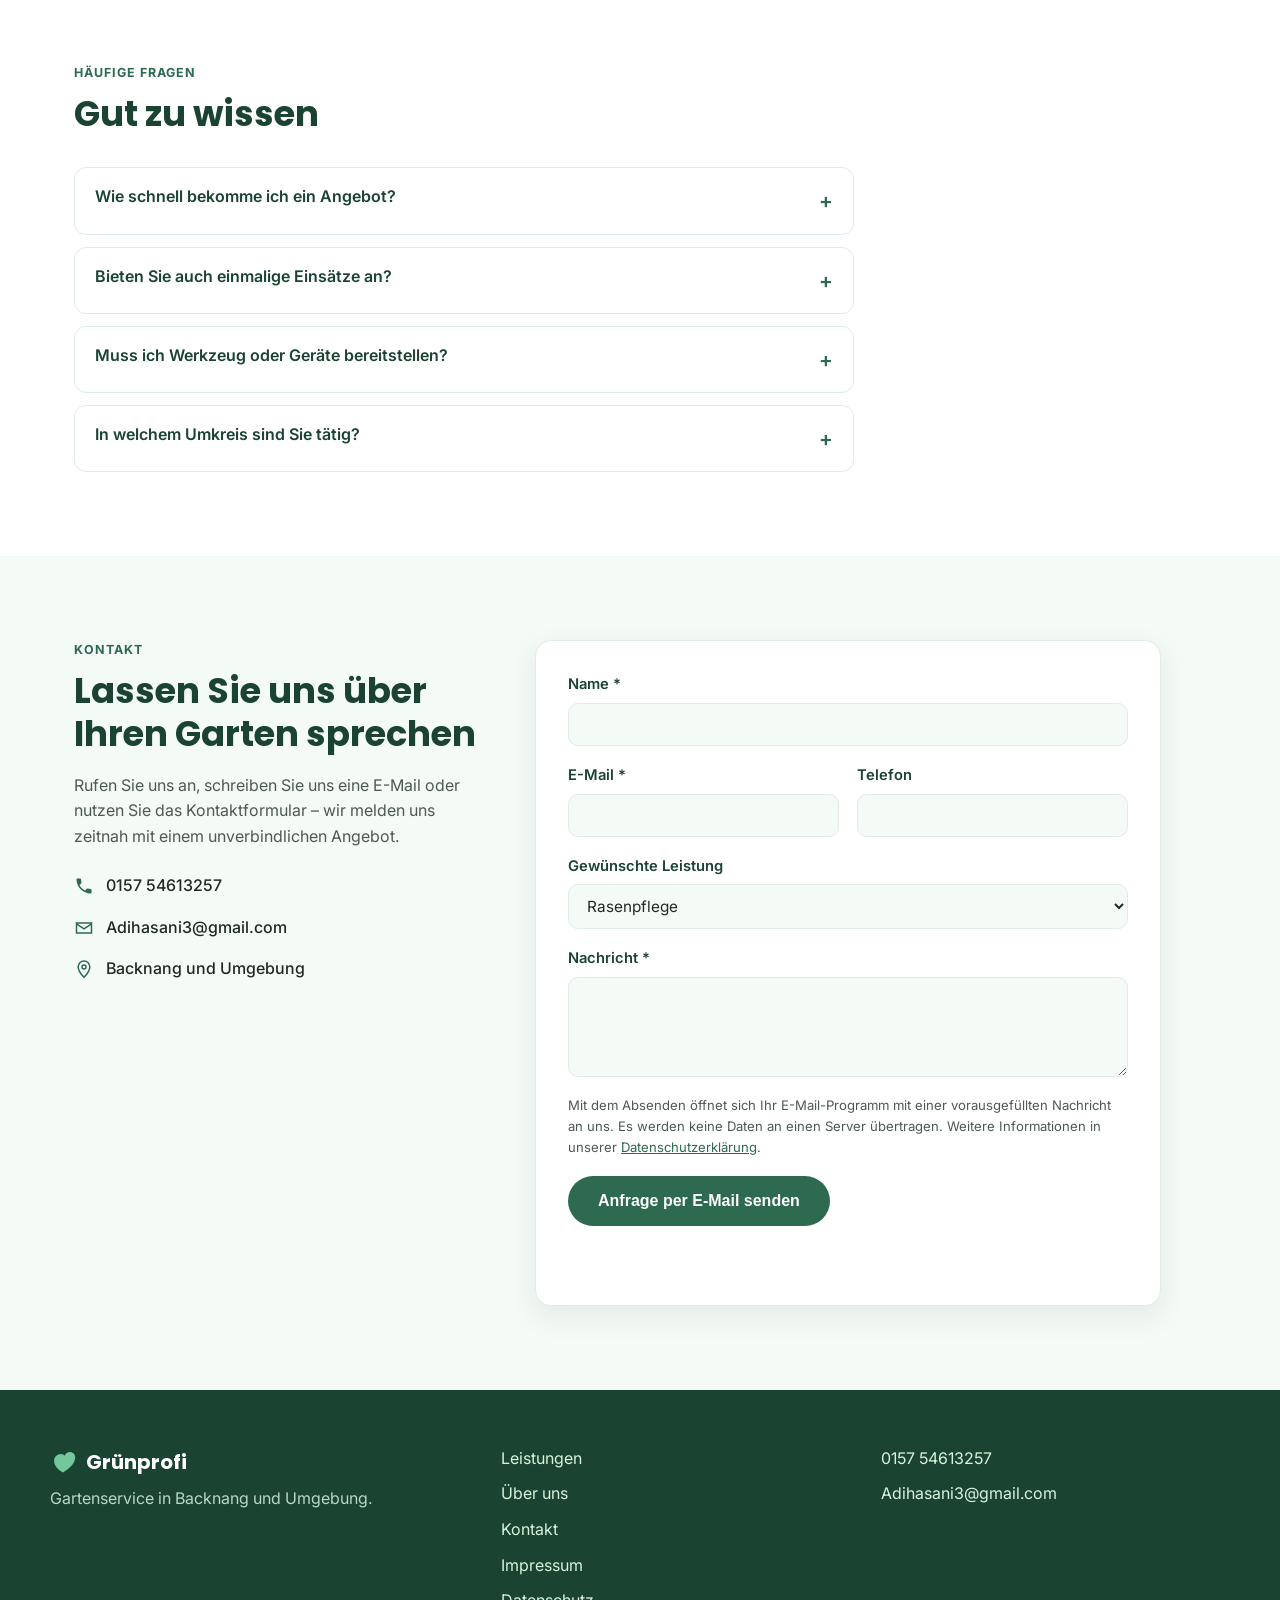
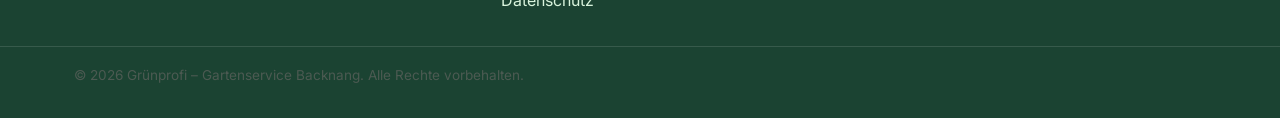
==== commit 6778cc43: "Price Heckenschnitt per m² again instead of per running meter 6 €/m² (Länge × Höhe) with a 50 € mini" ====
--- a/index.html
+++ b/index.html
@@ -143,8 +143,8 @@
             <svg width="28" height="28" viewBox="0 0 24 24" fill="none"><path d="M6 6l12 12M18 6 6 18" stroke="#2d6a4f" stroke-width="1.8" stroke-linecap="round"/><circle cx="6" cy="6" r="2.4" stroke="#2d6a4f" stroke-width="1.8"/><circle cx="18" cy="18" r="2.4" stroke="#2d6a4f" stroke-width="1.8"/></svg>
           </div>
           <h3>Heckenschnitt</h3>
-          <p>Fachgerechter Form- und Pflegeschnitt – Preis nach Länge der Hecke.</p>
-          <p class="service-price">6 €/lfm · mind. 50 €</p>
+          <p>Fachgerechter Form- und Pflegeschnitt – Preis nach Länge und Höhe der Hecke.</p>
+          <p class="service-price">6 €/m² · mind. 50 €</p>
         </article>
 
         <article class="service-card">
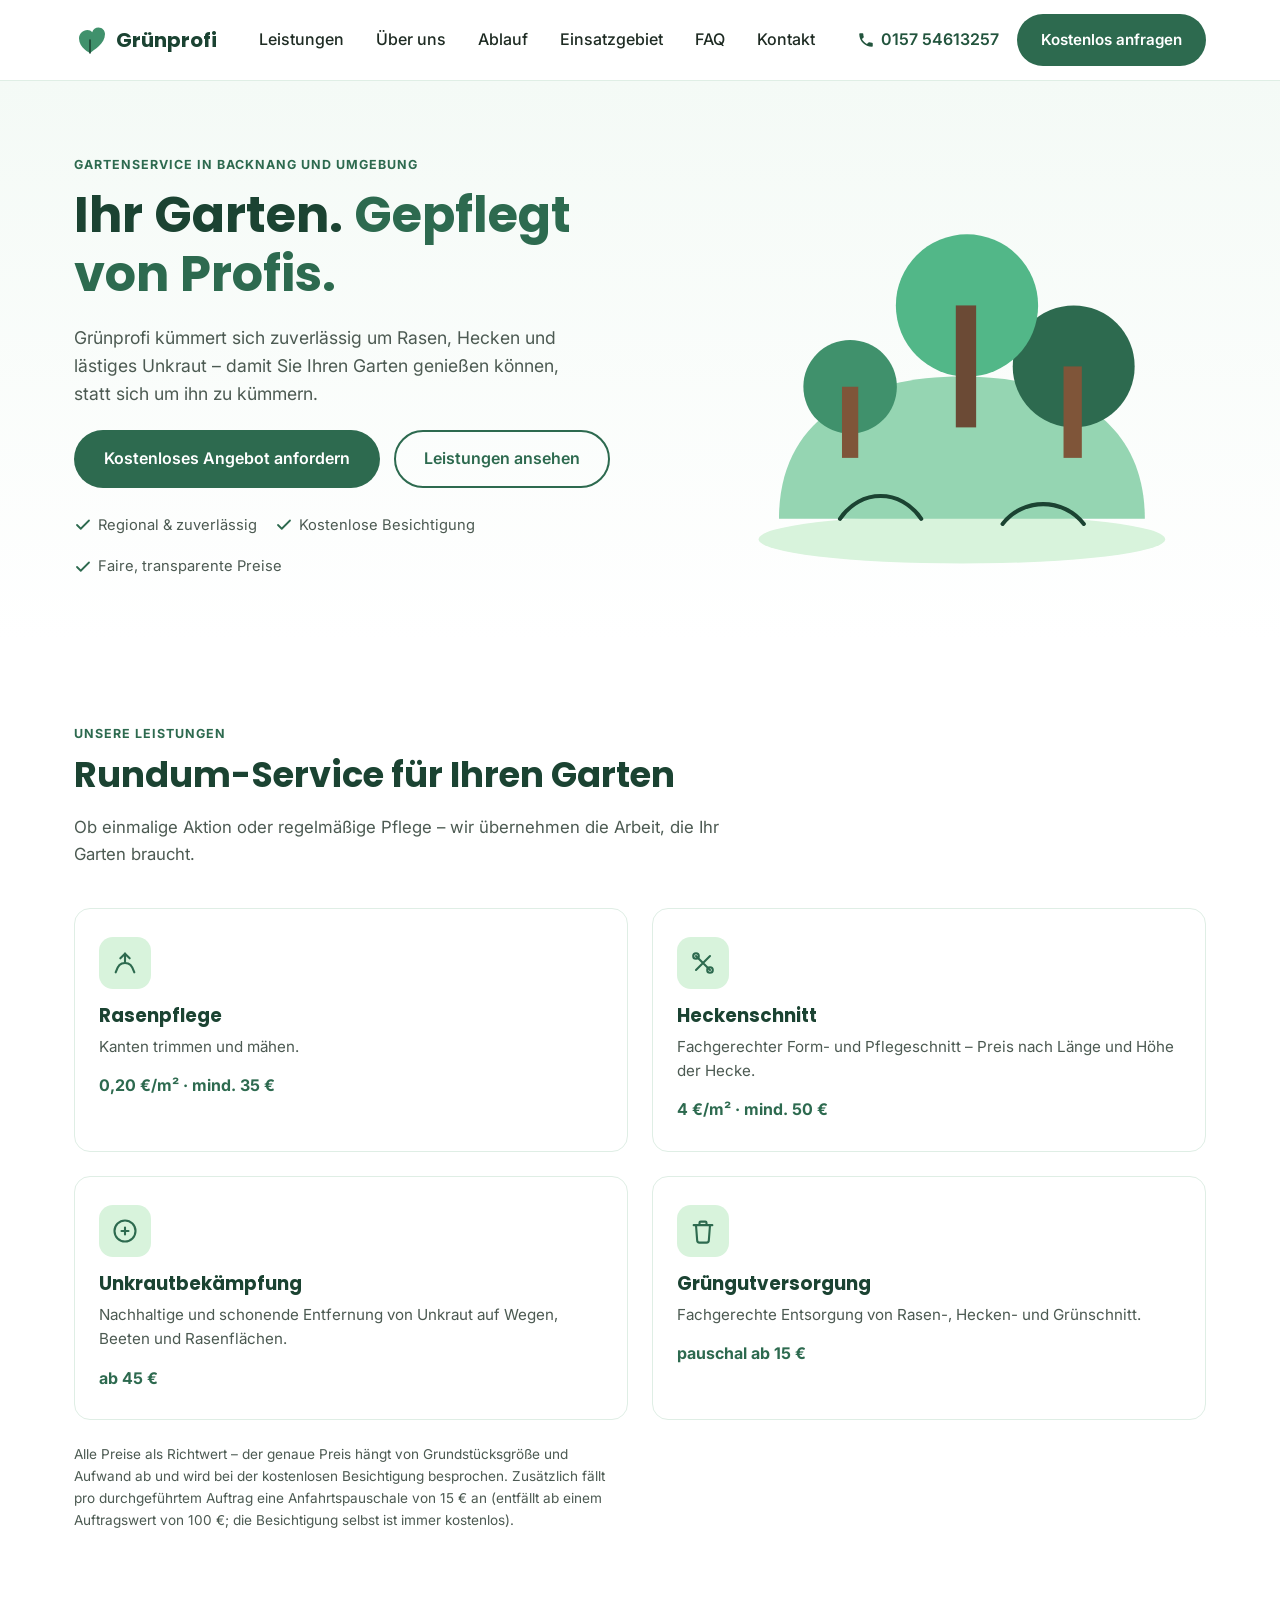
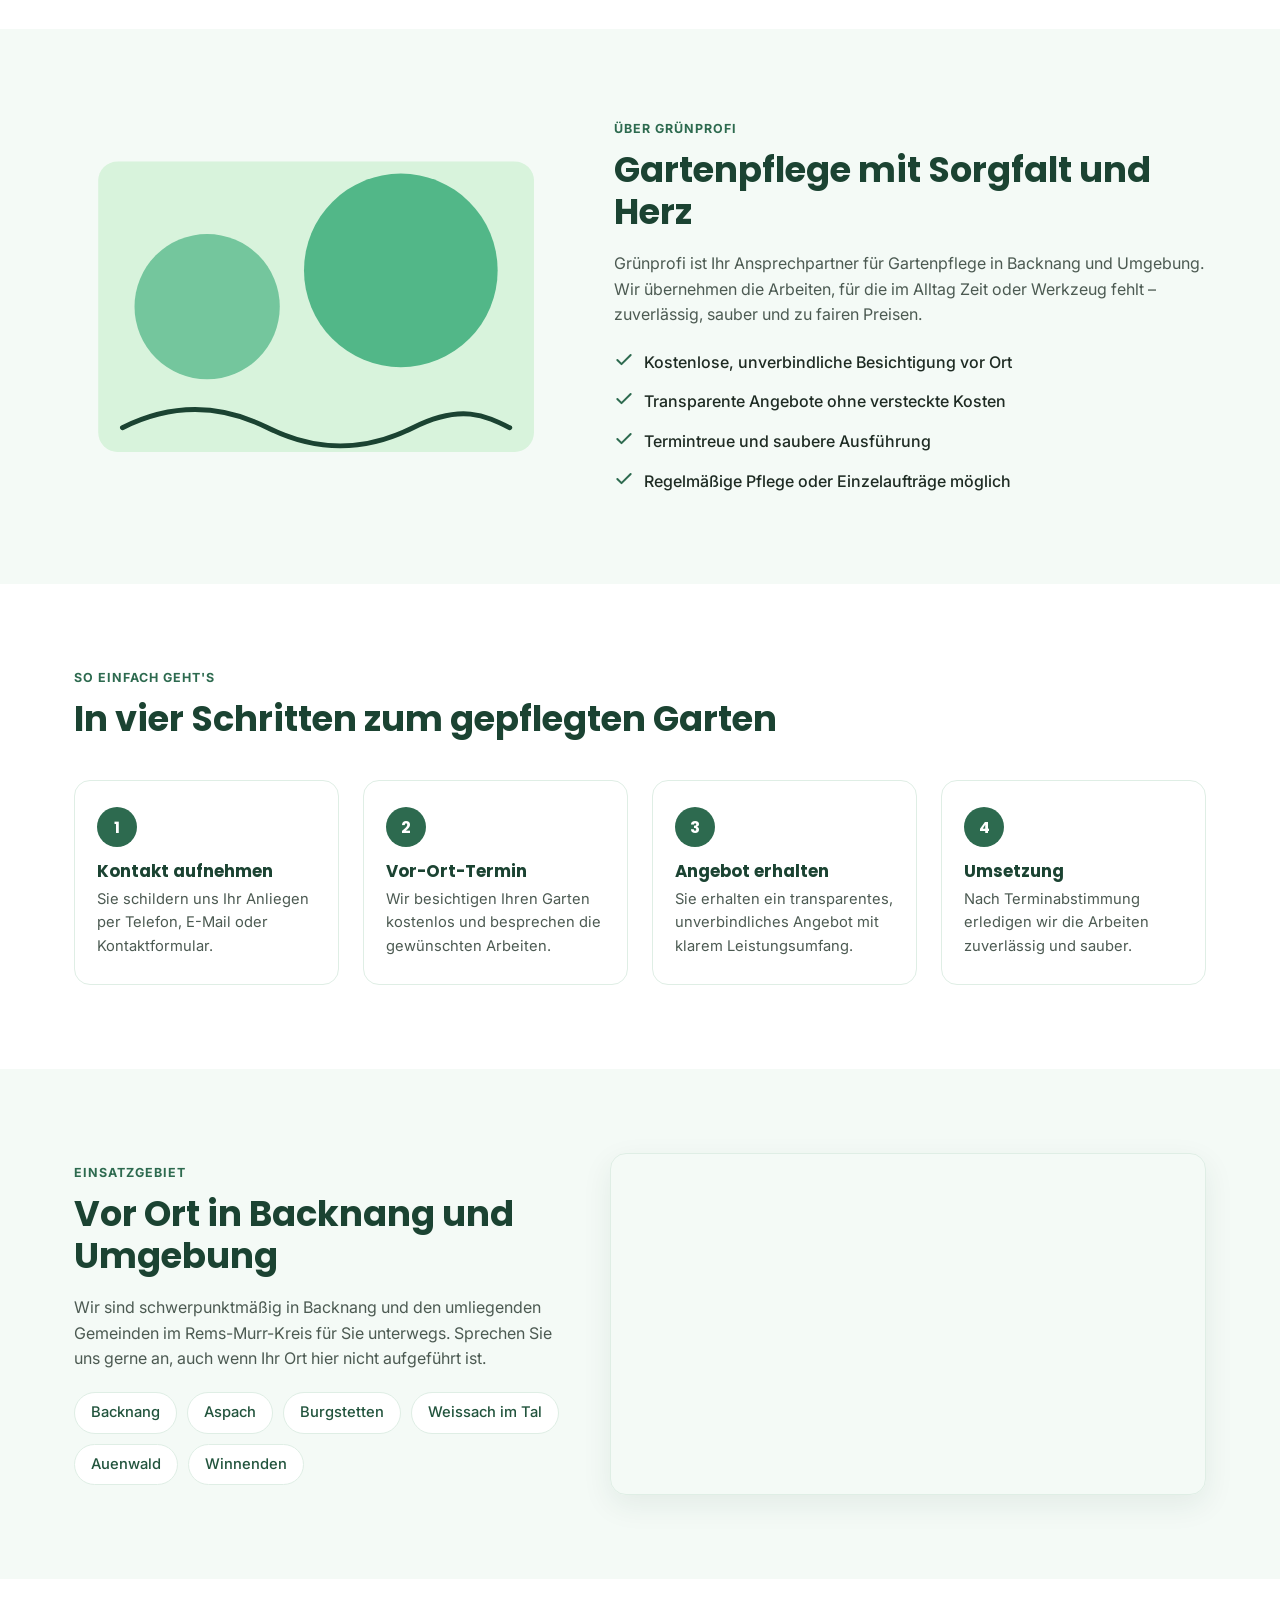
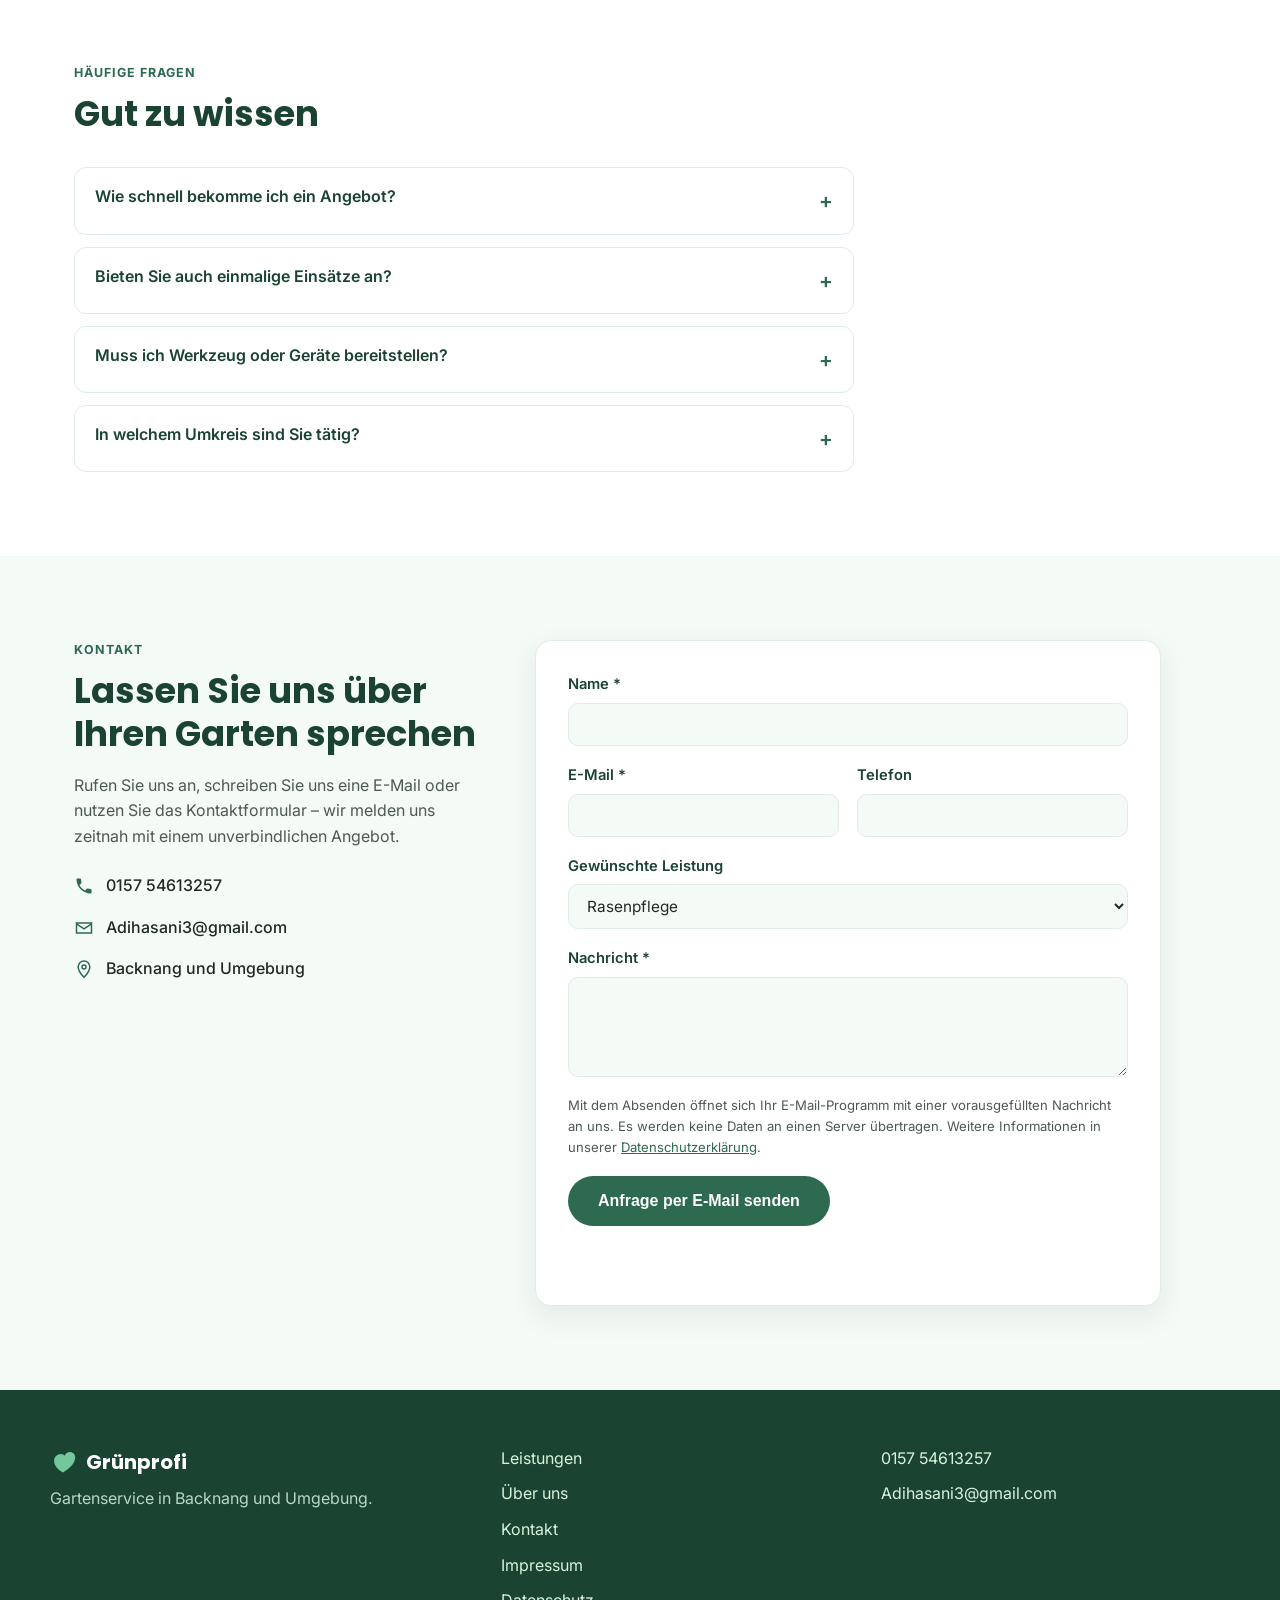
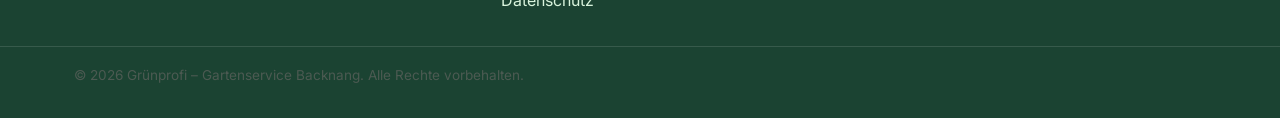
==== commit 4a0edb75: "Lower Heckenschnitt rate to 4 €/m², minimum raised to 50 € Co-Authored-By: Claude Sonnet 5 <noreply@" ====
--- a/index.html
+++ b/index.html
@@ -144,7 +144,7 @@
           </div>
           <h3>Heckenschnitt</h3>
           <p>Fachgerechter Form- und Pflegeschnitt – Preis nach Länge und Höhe der Hecke.</p>
-          <p class="service-price">6 €/m² · mind. 50 €</p>
+          <p class="service-price">4 €/m² · mind. 50 €</p>
         </article>
 
         <article class="service-card">
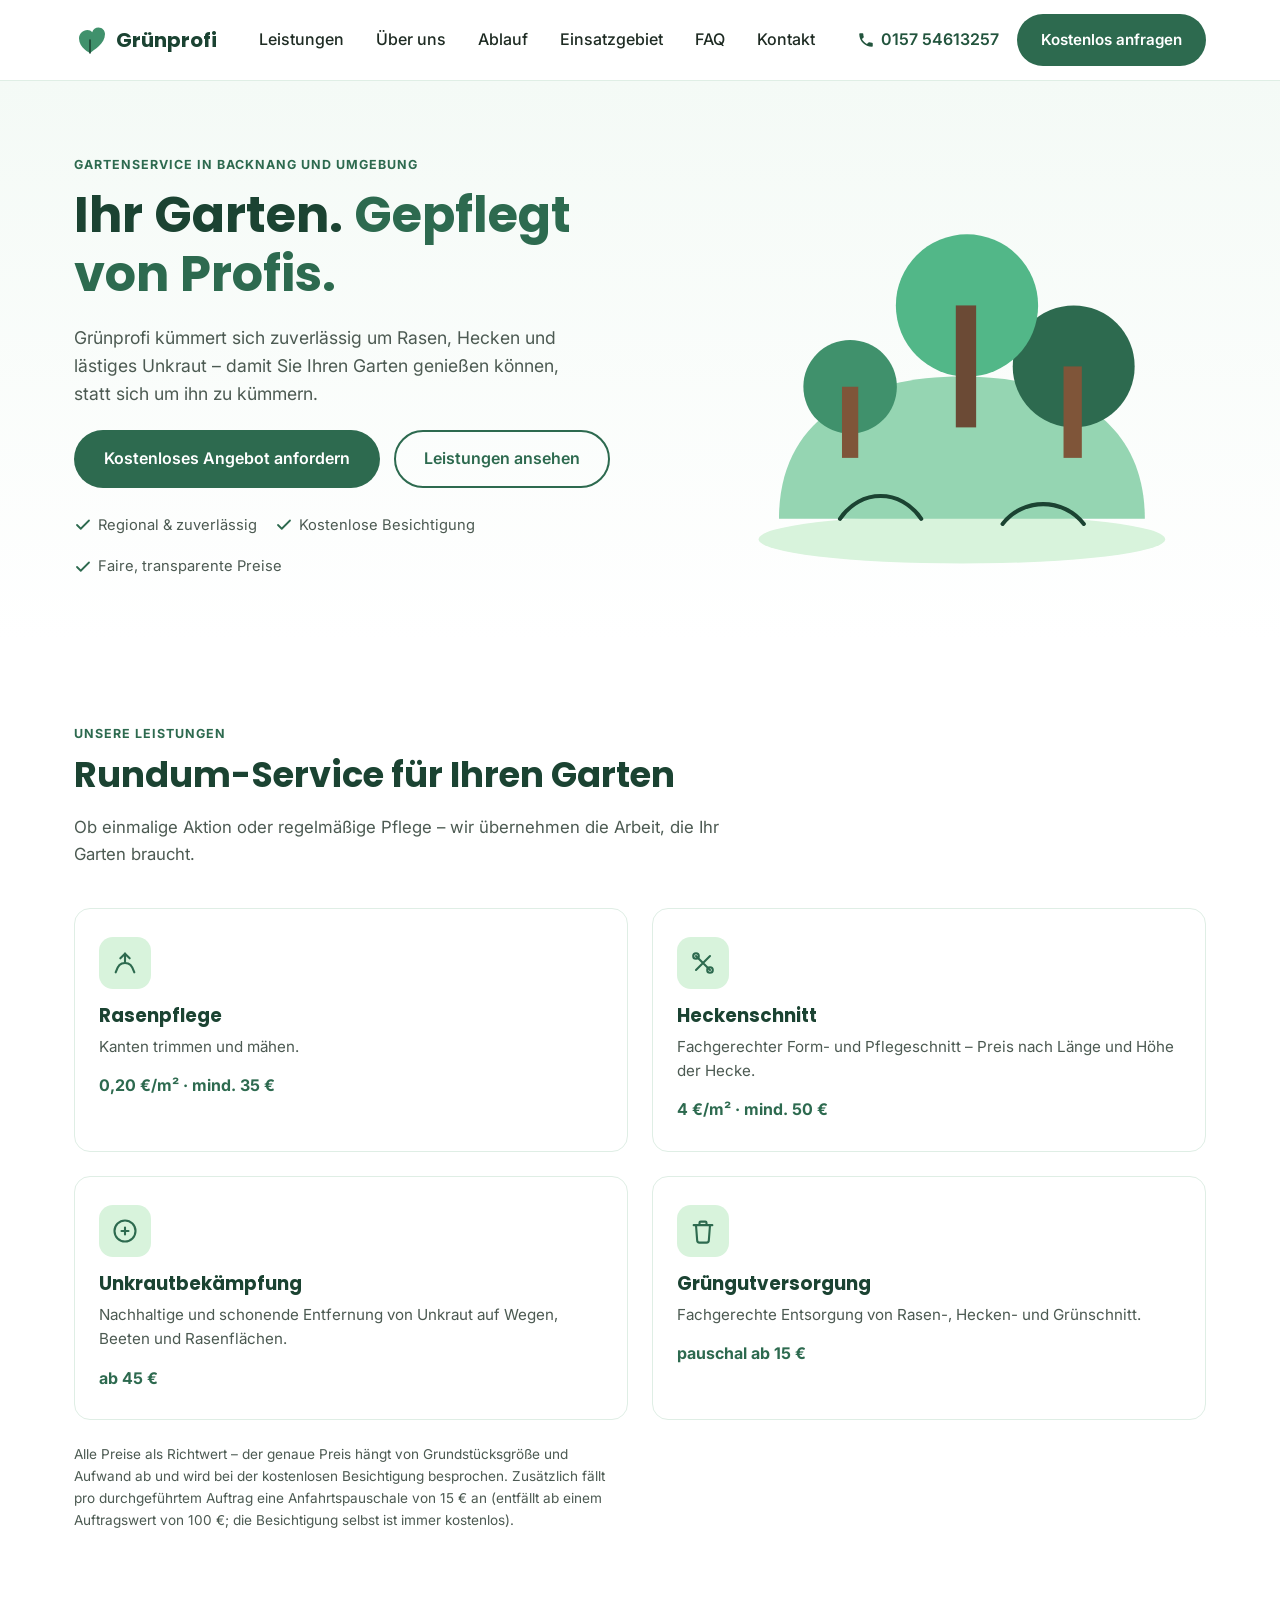
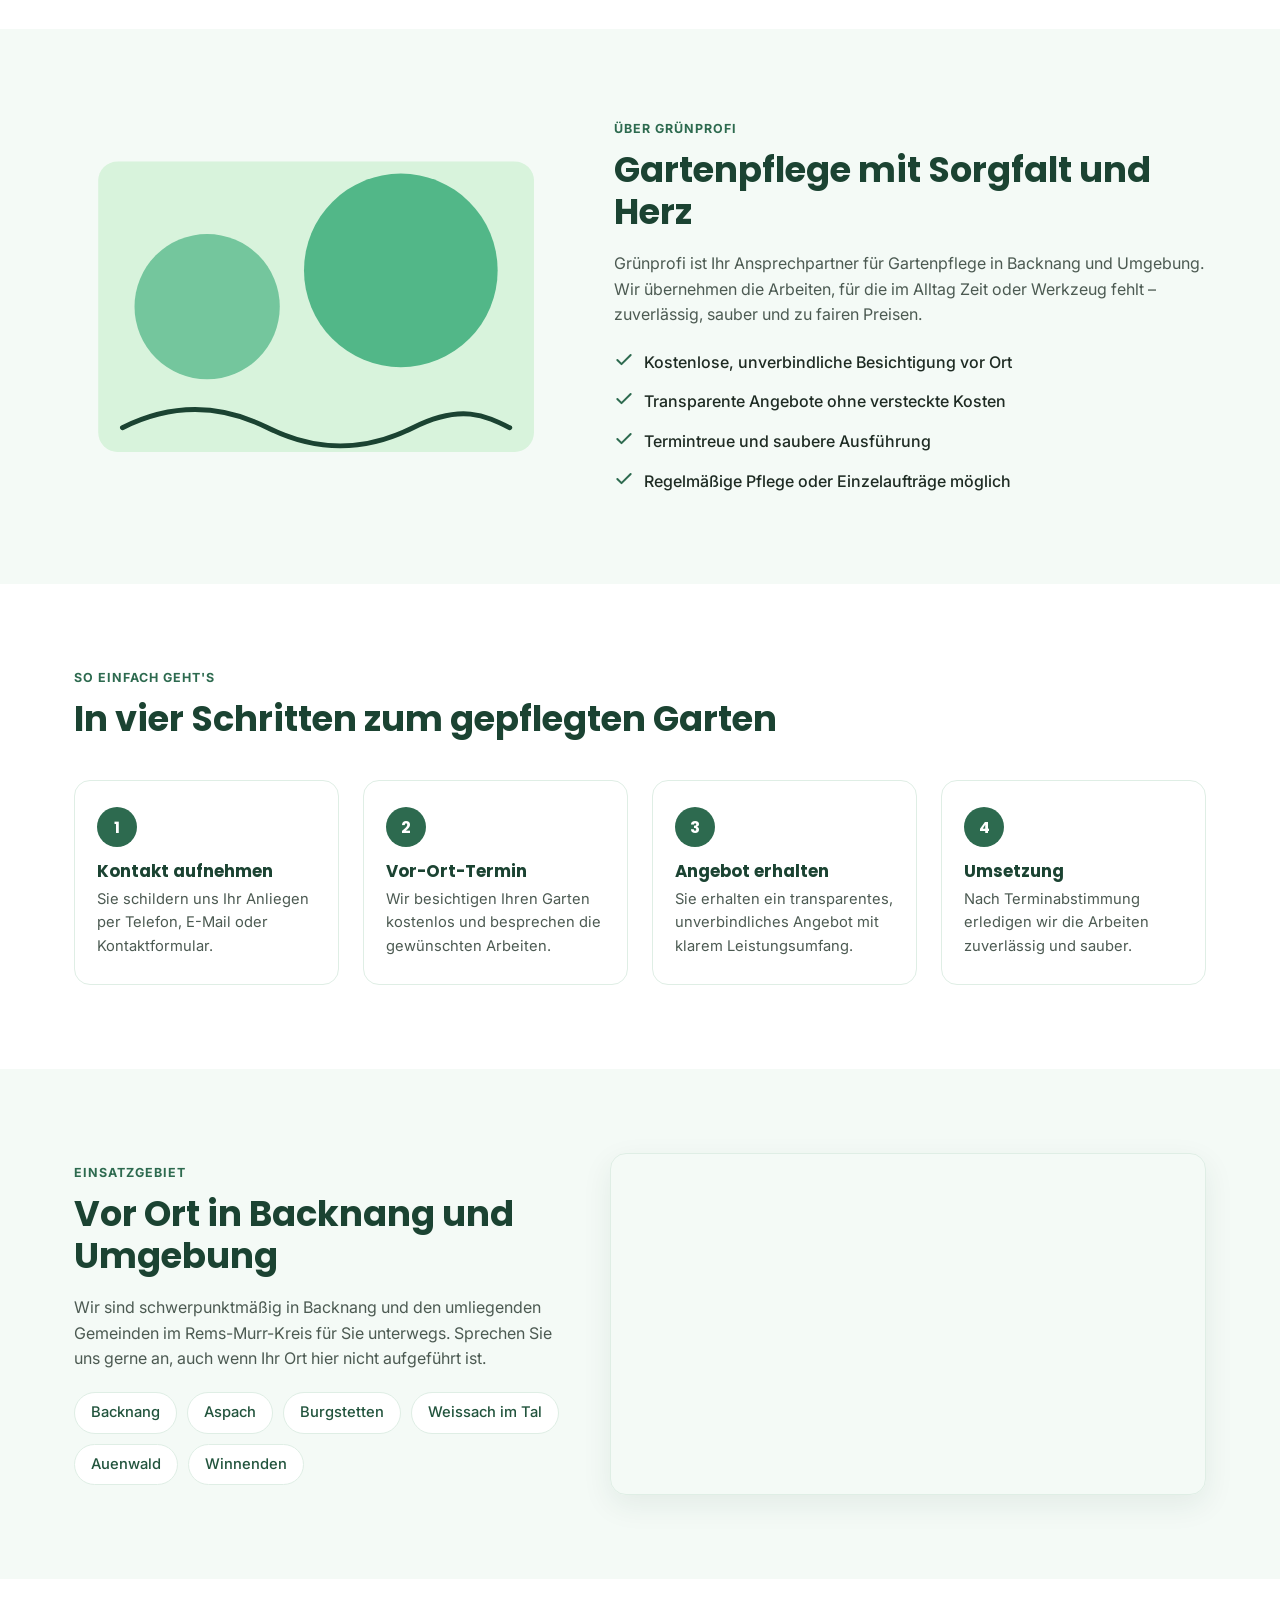
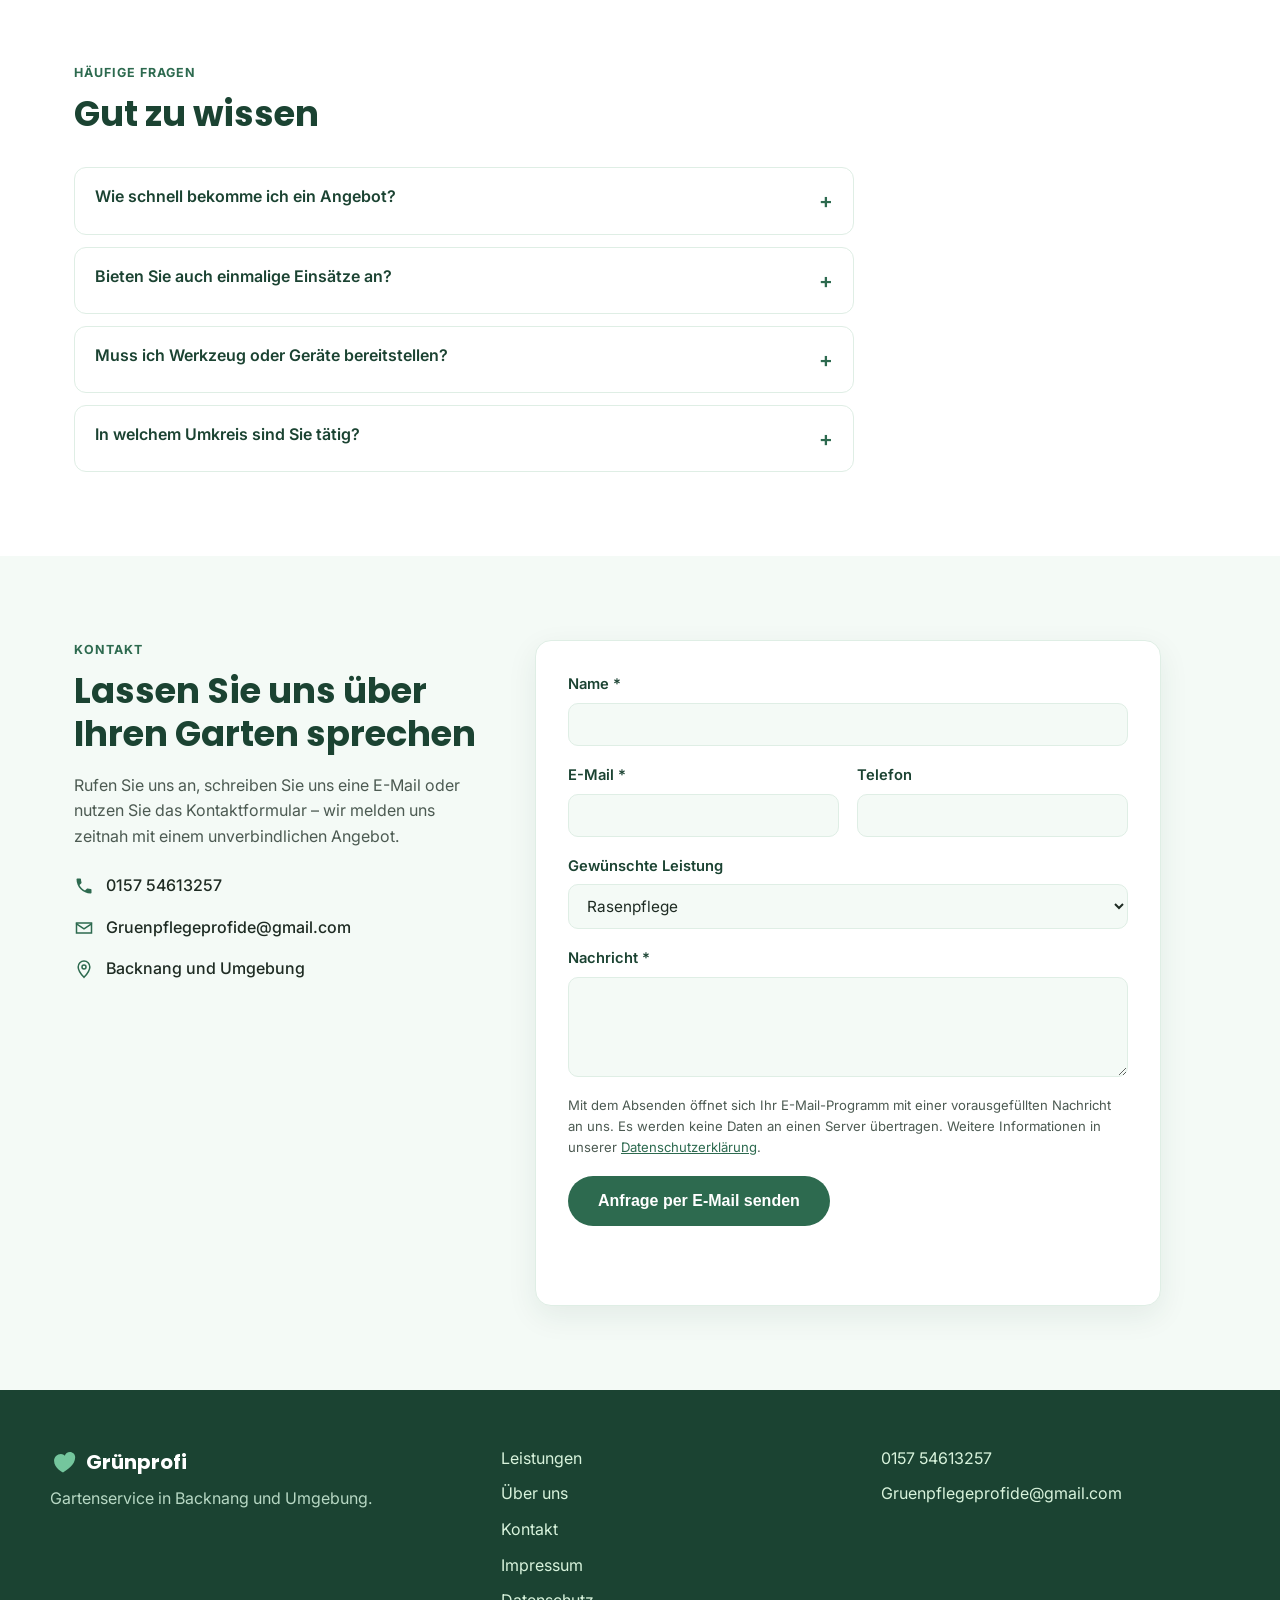
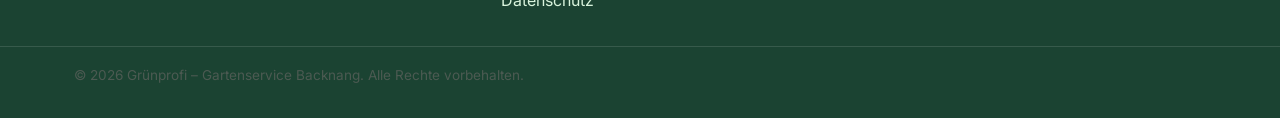
==== commit b1a95ab7: "Switch contact email to Gruenpflegeprofide@gmail.com Replace the old address across the site, JSON-L" ====
--- a/index.html
+++ b/index.html
@@ -33,7 +33,7 @@
   "description": "Gartenservice in Backnang und Umgebung: Rasenpflege, Heckenschnitt, Unkrautbekämpfung und Grüngutversorgung.",
   "url": "https://gruenprofi-backnang.de/",
   "telephone": "+49 157 5461 3257",
-  "email": "Adihasani3@gmail.com",
+  "email": "Gruenpflegeprofide@gmail.com",
   "areaServed": {
     "@type": "City",
     "name": "Backnang"
@@ -294,7 +294,7 @@
           </li>
           <li>
             <svg width="20" height="20" viewBox="0 0 24 24" fill="none"><path d="M3 6h18v12H3z" stroke="#2d6a4f" stroke-width="1.8"/><path d="M3 7l9 6 9-6" stroke="#2d6a4f" stroke-width="1.8" stroke-linecap="round" stroke-linejoin="round"/></svg>
-            <a href="mailto:Adihasani3@gmail.com">Adihasani3@gmail.com</a>
+            <a href="mailto:Gruenpflegeprofide@gmail.com">Gruenpflegeprofide@gmail.com</a>
           </li>
           <li>
             <svg width="20" height="20" viewBox="0 0 24 24" fill="none"><path d="M12 22s7-7.4 7-12.5A7 7 0 0 0 5 9.5C5 14.6 12 22 12 22Z" stroke="#2d6a4f" stroke-width="1.8"/><circle cx="12" cy="9.5" r="2.4" stroke="#2d6a4f" stroke-width="1.8"/></svg>
@@ -363,7 +363,7 @@
 
     <div class="footer-contact">
       <a href="tel:+4915754613257">0157 54613257</a>
-      <a href="mailto:Adihasani3@gmail.com">Adihasani3@gmail.com</a>
+      <a href="mailto:Gruenpflegeprofide@gmail.com">Gruenpflegeprofide@gmail.com</a>
     </div>
   </div>
   <div class="footer-bottom">
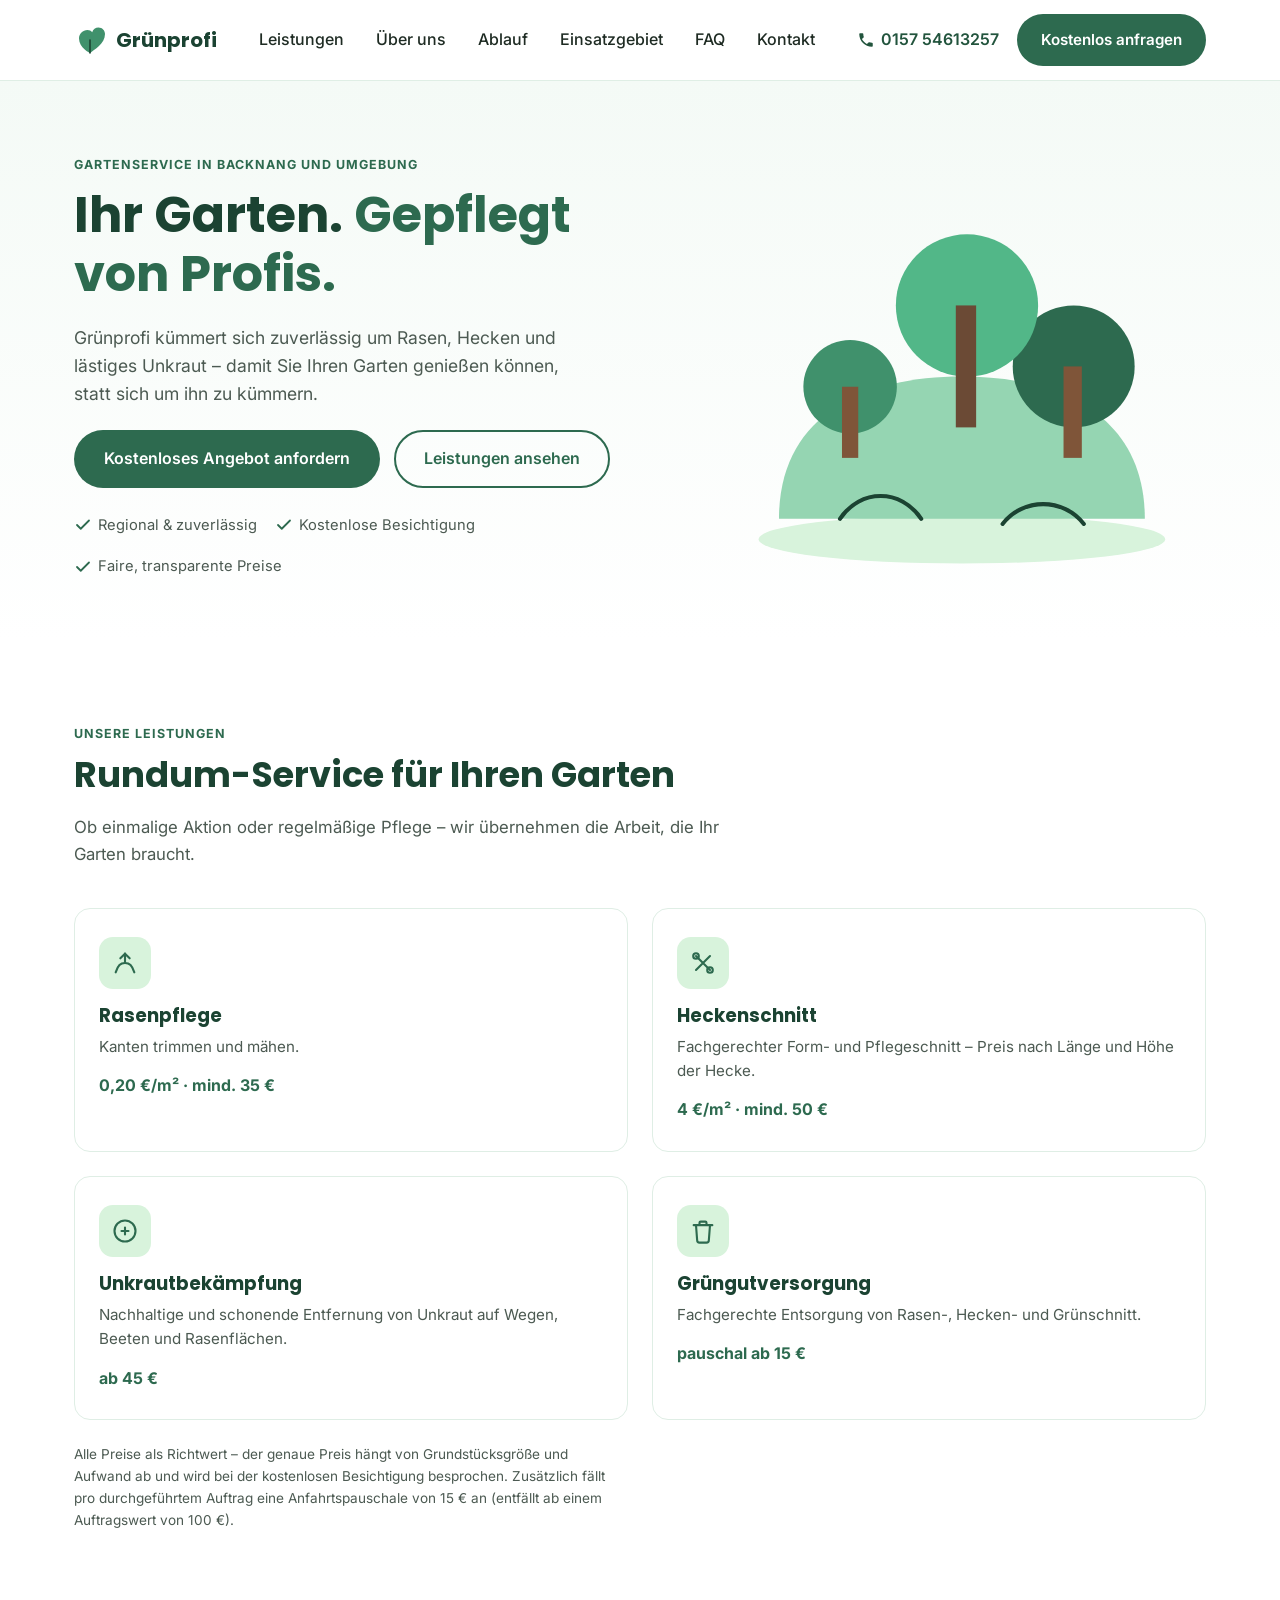
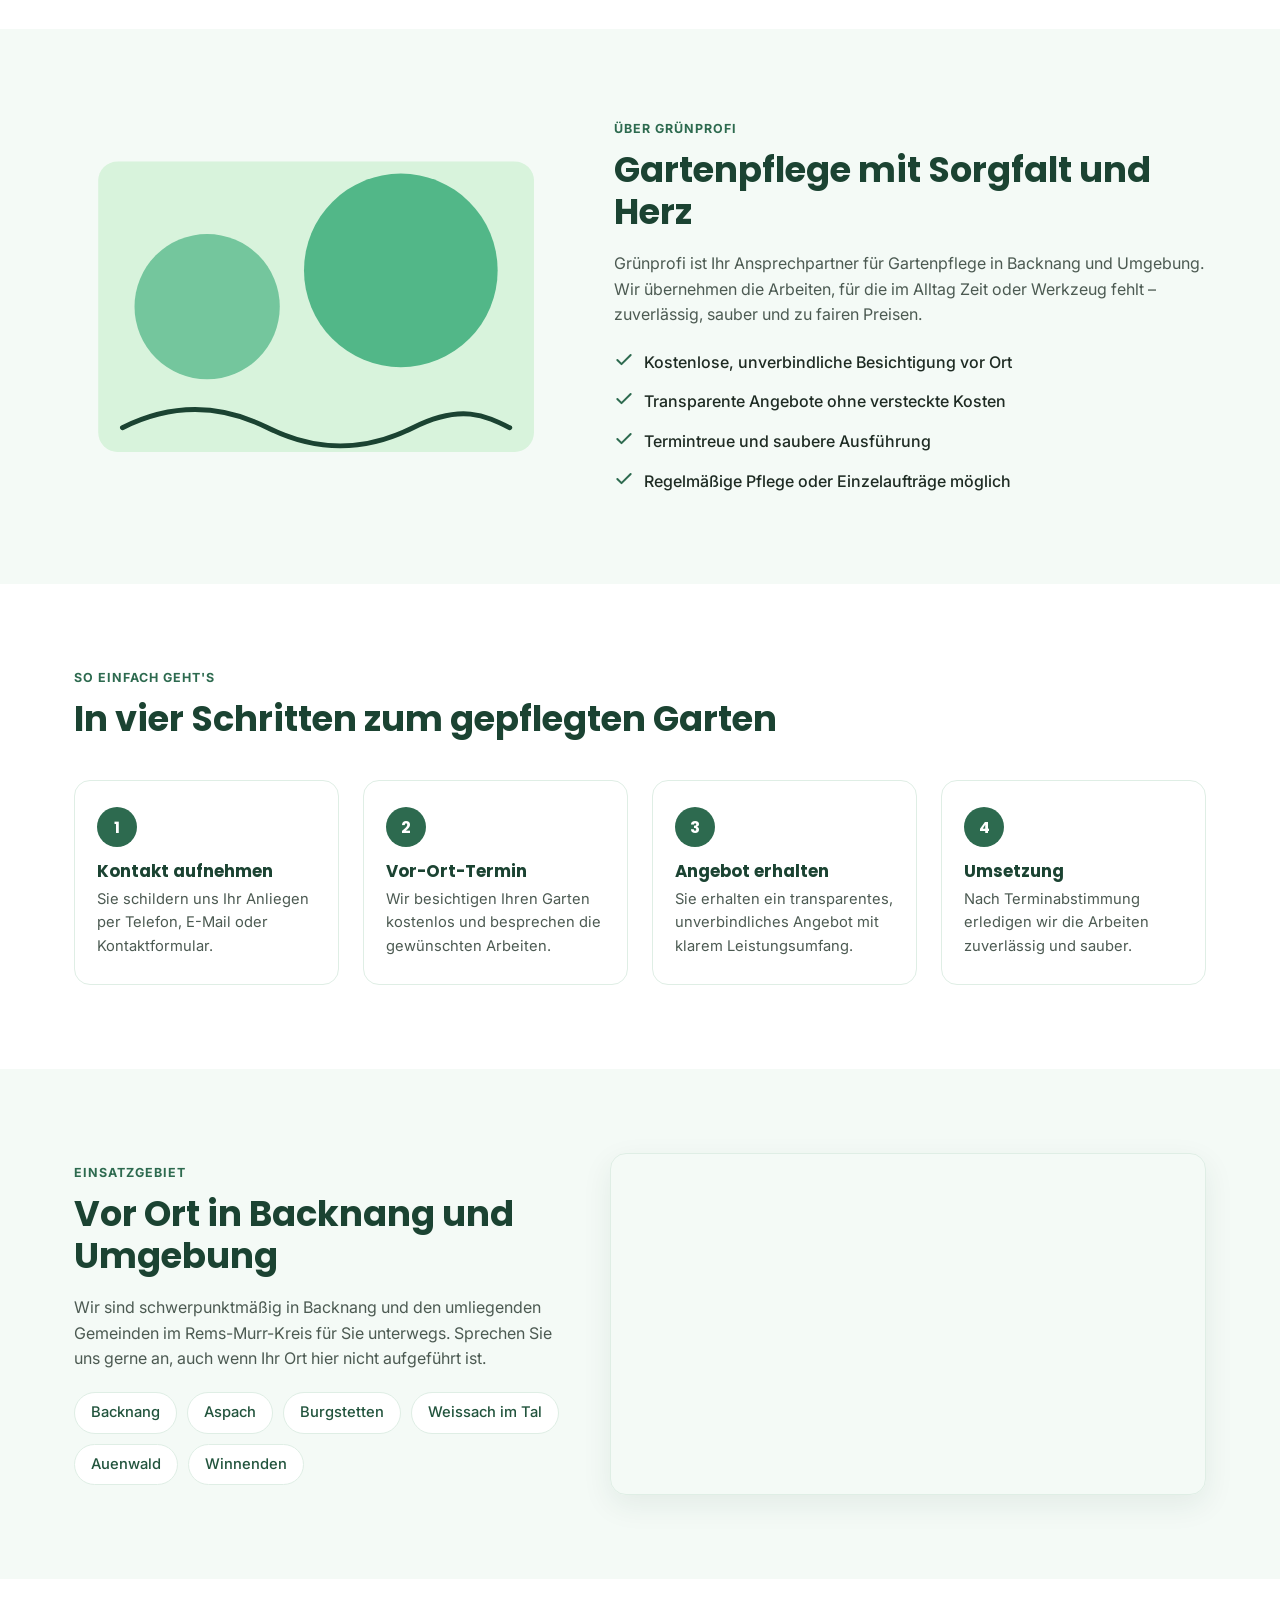
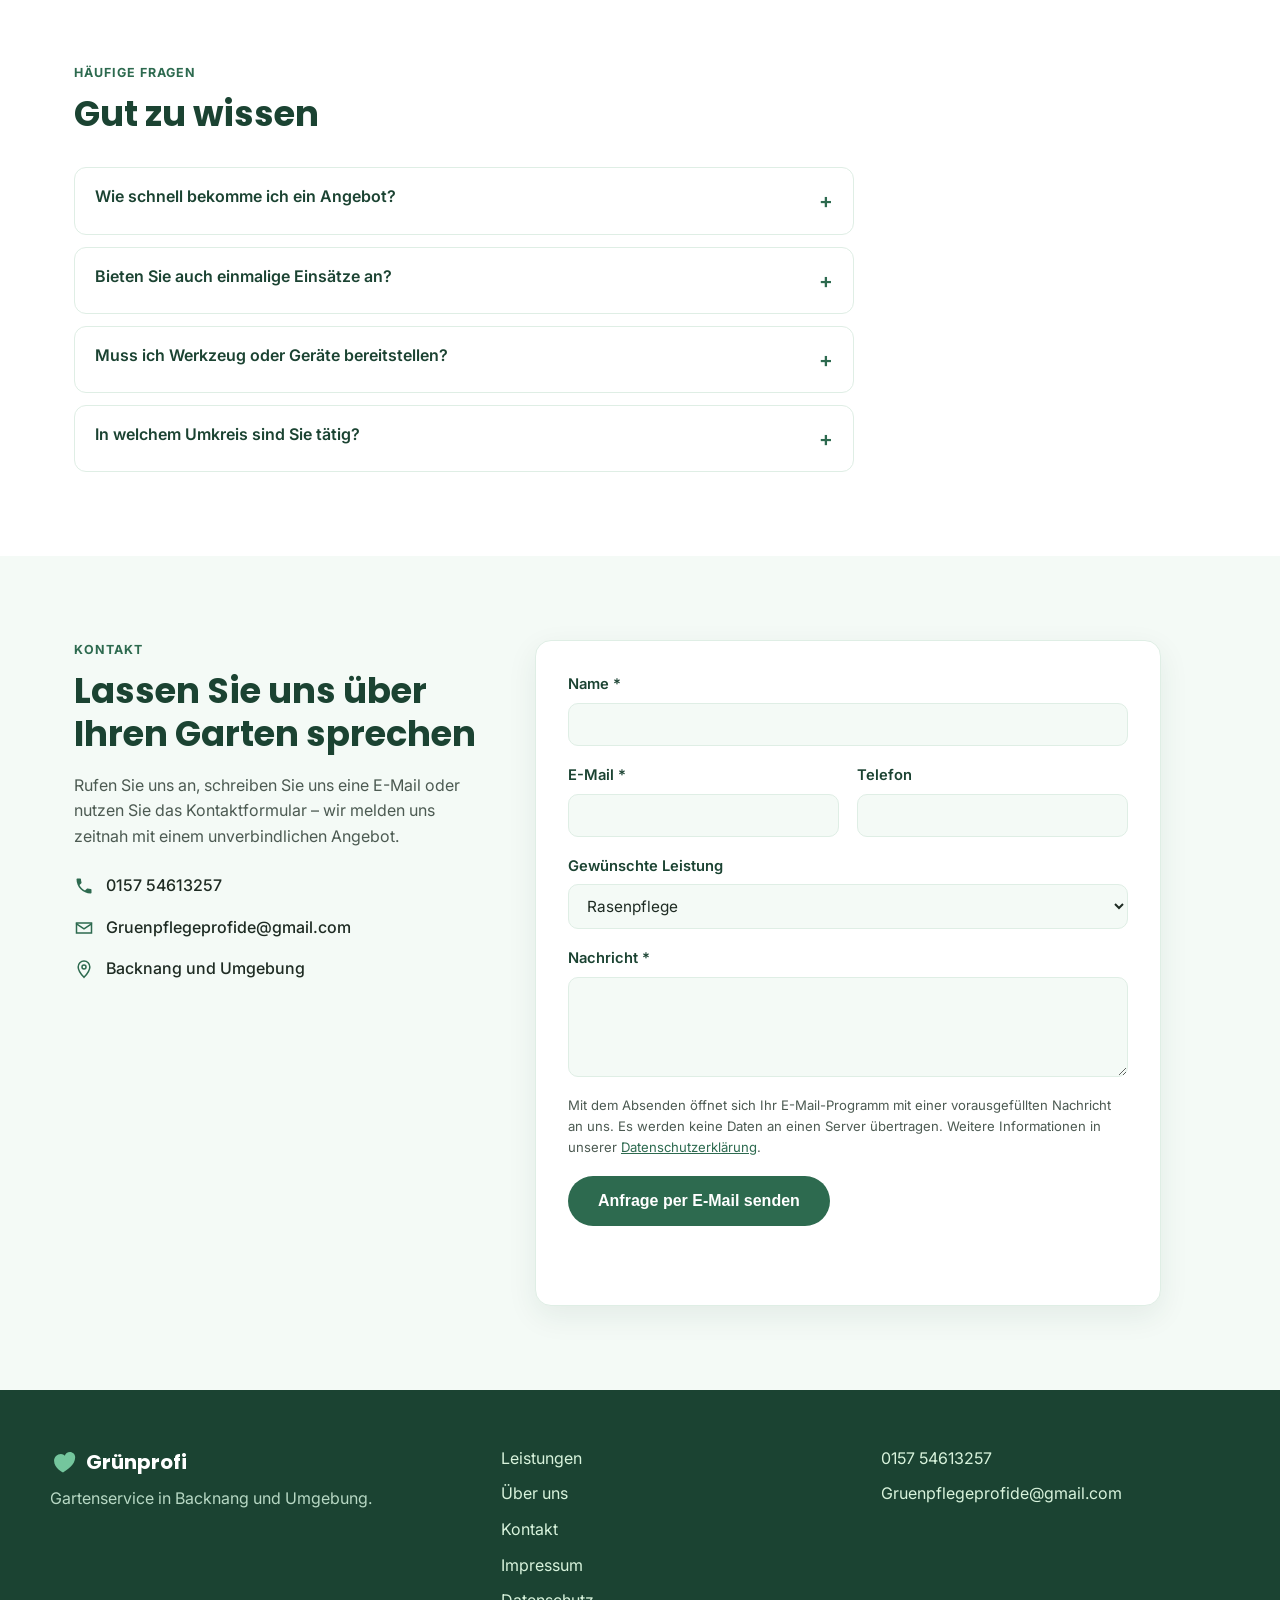
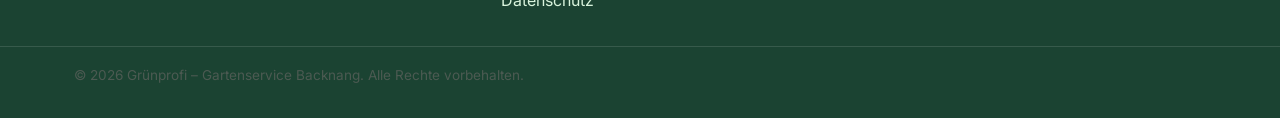
==== commit fca70d67: "Remove duplicate mention of free site visit in services note Co-Authored-By: Claude Sonnet 5 <norepl" ====
--- a/index.html
+++ b/index.html
@@ -165,7 +165,7 @@
           <p class="service-price">pauschal ab 15 €</p>
         </article>
       </div>
-      <p class="services-note">Alle Preise als Richtwert – der genaue Preis hängt von Grundstücksgröße und Aufwand ab und wird bei der kostenlosen Besichtigung besprochen. Zusätzlich fällt pro durchgeführtem Auftrag eine Anfahrtspauschale von 15 € an (entfällt ab einem Auftragswert von 100 €; die Besichtigung selbst ist immer kostenlos).</p>
+      <p class="services-note">Alle Preise als Richtwert – der genaue Preis hängt von Grundstücksgröße und Aufwand ab und wird bei der kostenlosen Besichtigung besprochen. Zusätzlich fällt pro durchgeführtem Auftrag eine Anfahrtspauschale von 15 € an (entfällt ab einem Auftragswert von 100 €).</p>
     </div>
   </section>
 
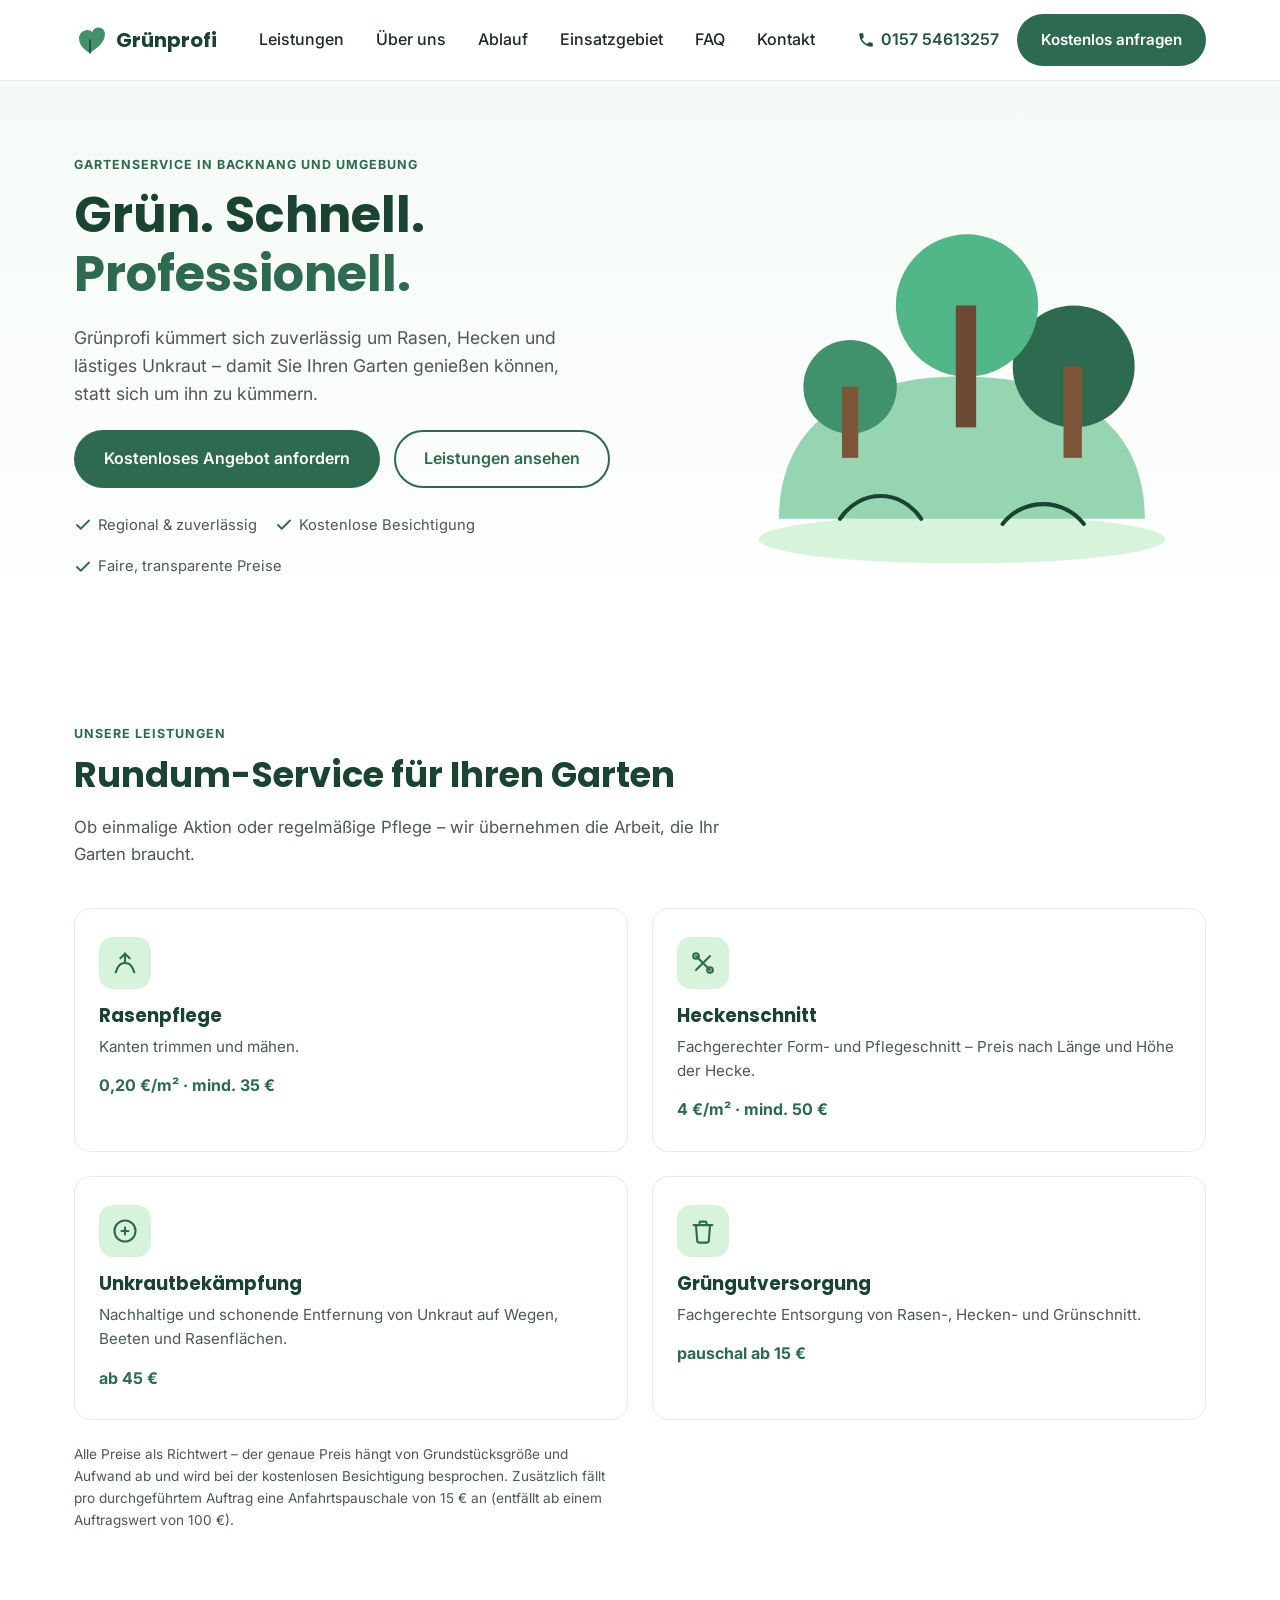
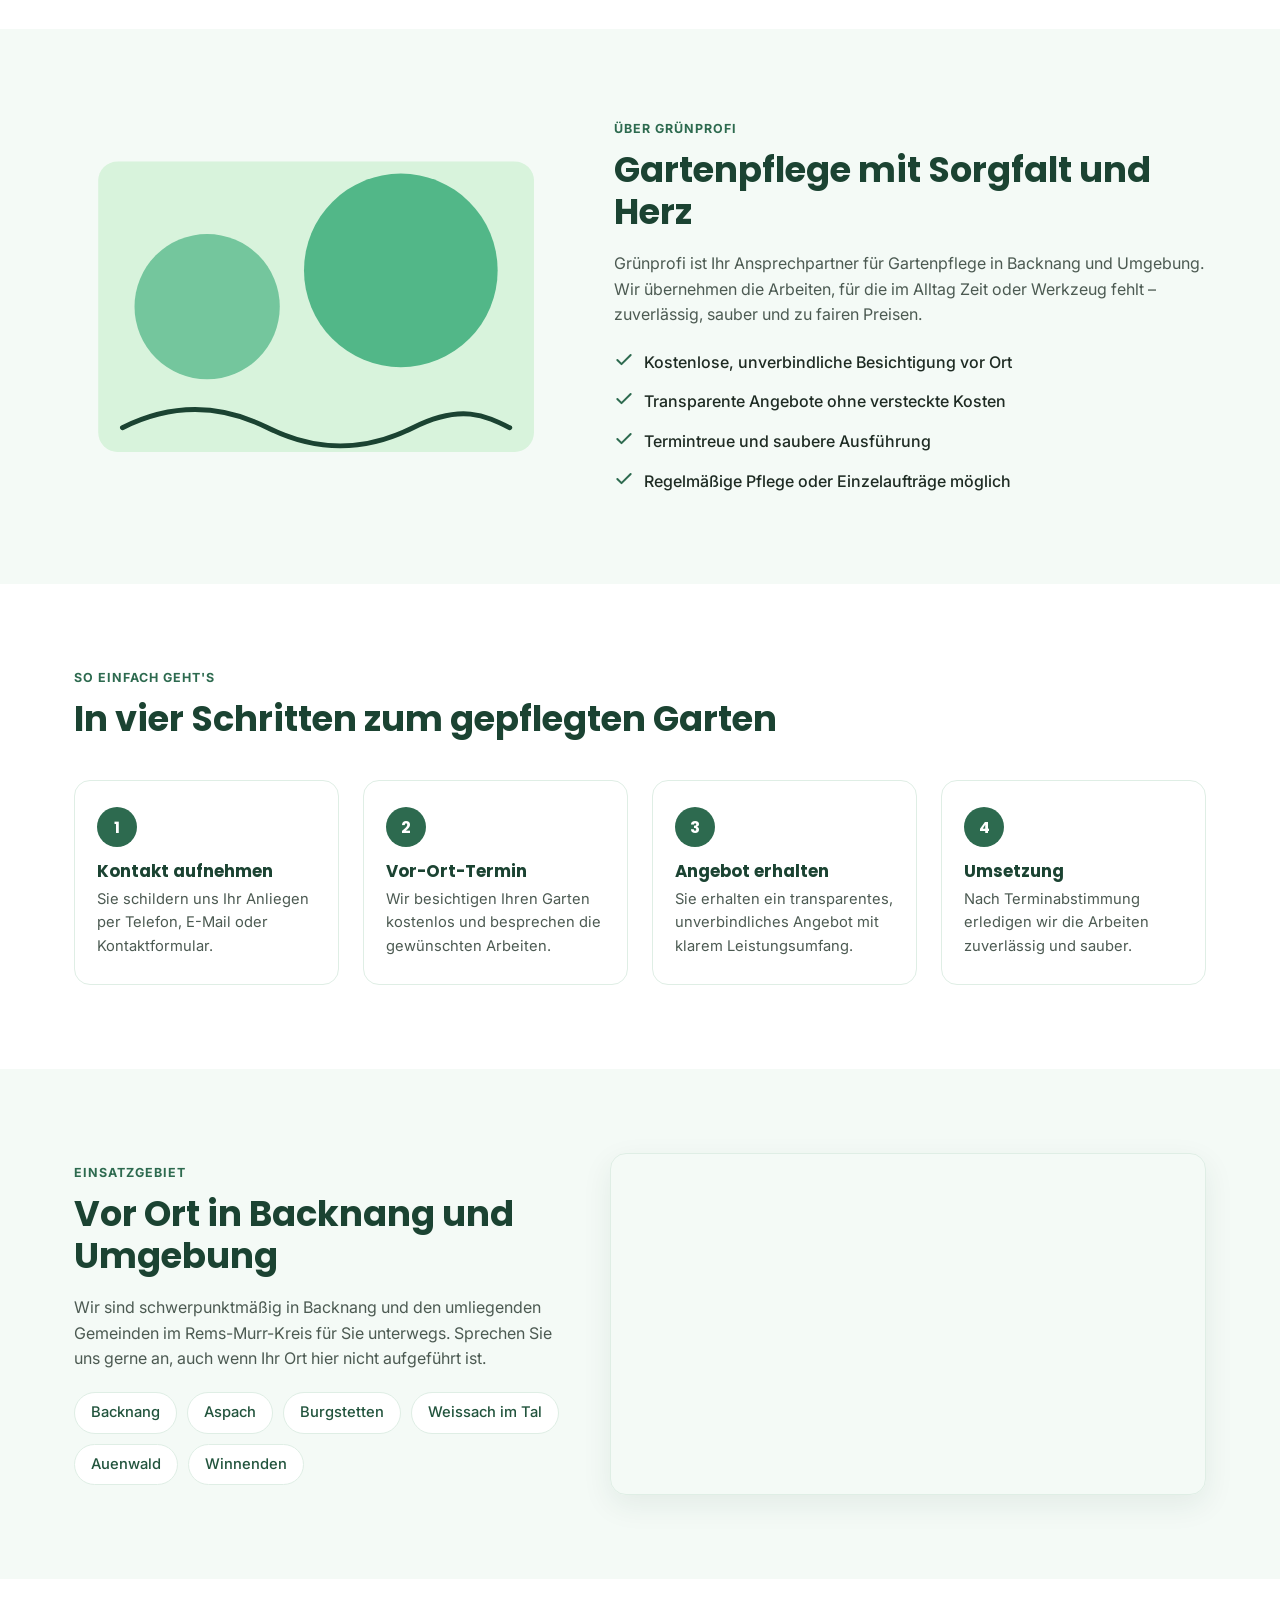
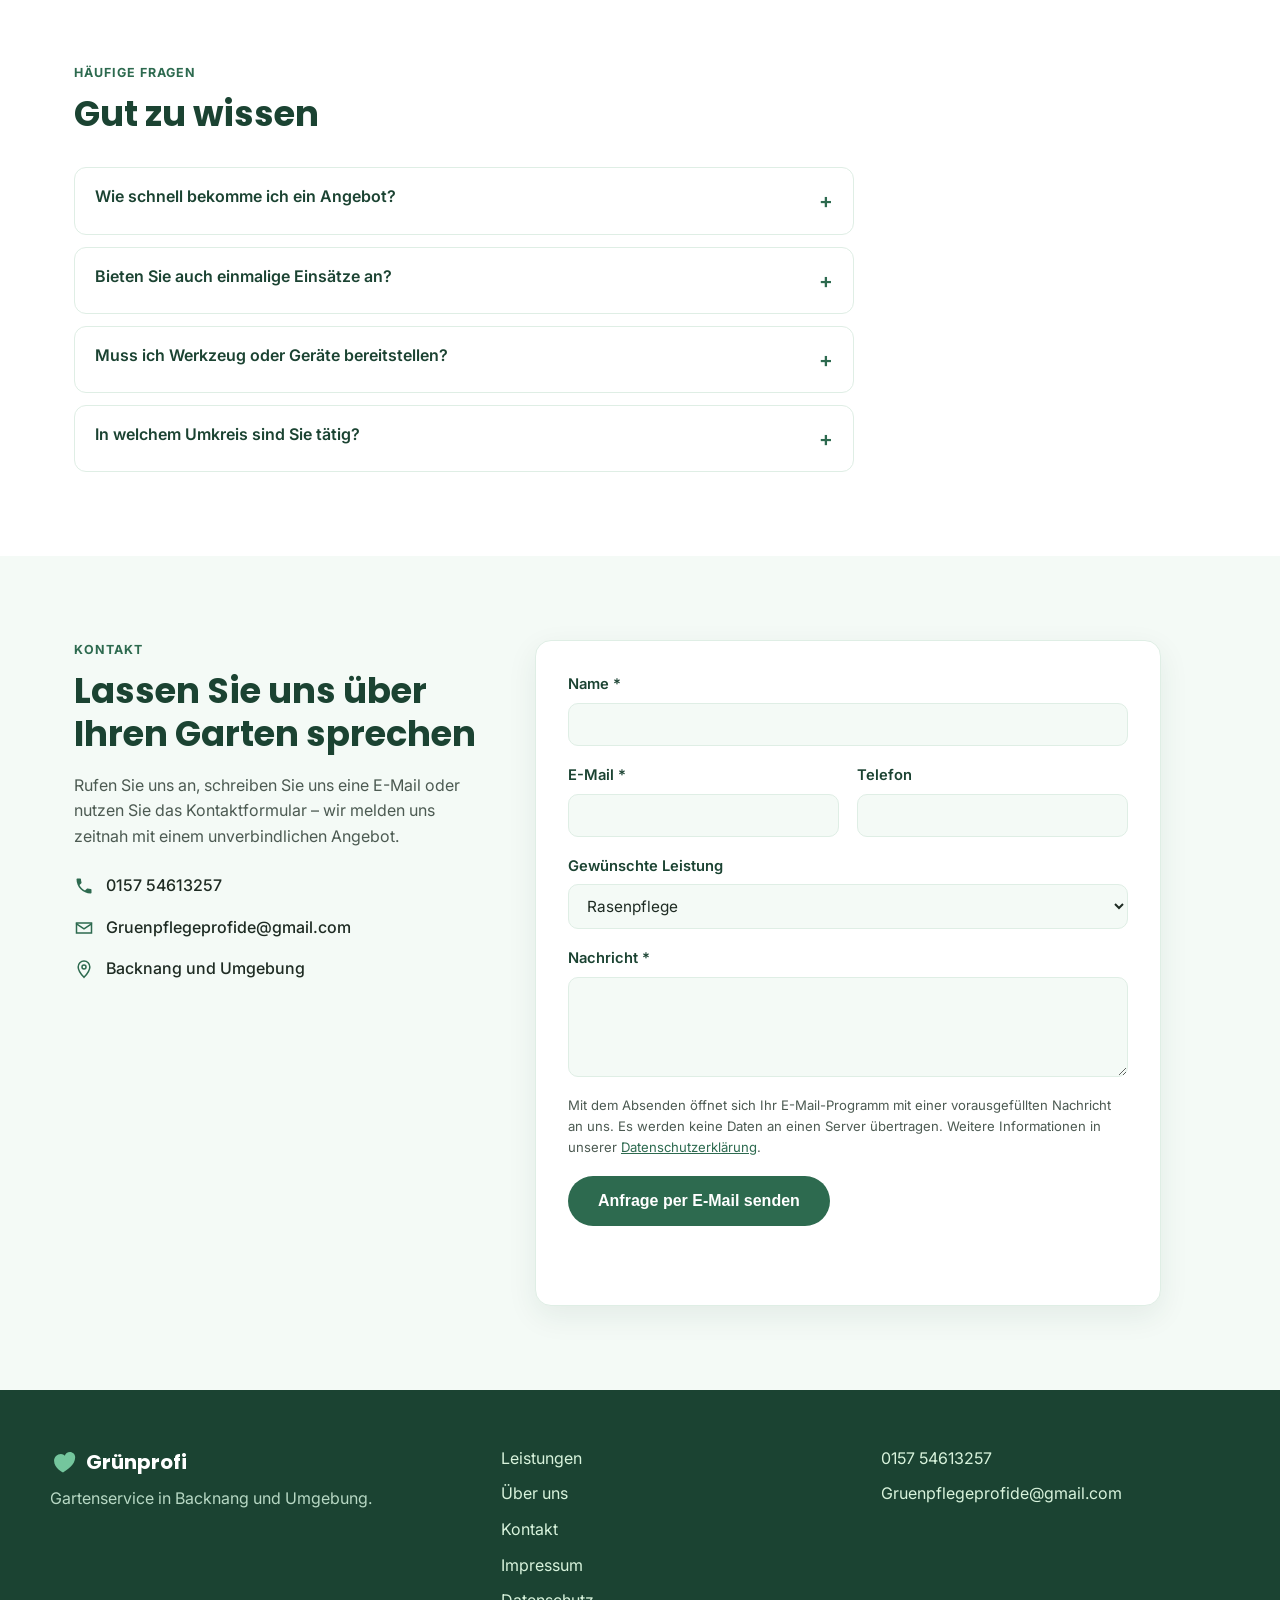
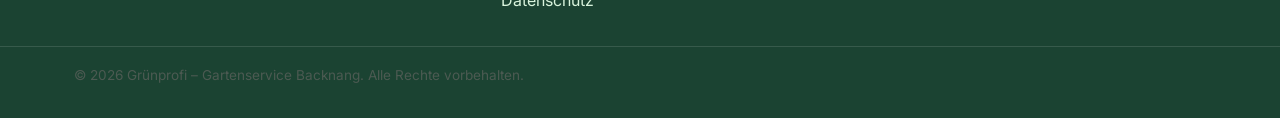
==== commit 1571d6a0: "Update hero headline to "Grün. Schnell. Professionell." Co-Authored-By: Claude Sonnet 5 <noreply@ant" ====
--- a/index.html
+++ b/index.html
@@ -92,7 +92,7 @@
     <div class="container hero-inner">
       <div class="hero-text">
         <p class="eyebrow">Gartenservice in Backnang und Umgebung</p>
-        <h1>Ihr Garten. <span>Gepflegt von Profis.</span></h1>
+        <h1>Grün. Schnell. <span>Professionell.</span></h1>
         <p class="hero-lead">Grünprofi kümmert sich zuverlässig um Rasen, Hecken und lästiges Unkraut – damit Sie Ihren Garten genießen können, statt sich um ihn zu kümmern.</p>
         <div class="hero-cta">
           <a href="#kontakt" class="btn btn-primary btn-lg">Kostenloses Angebot anfordern</a>
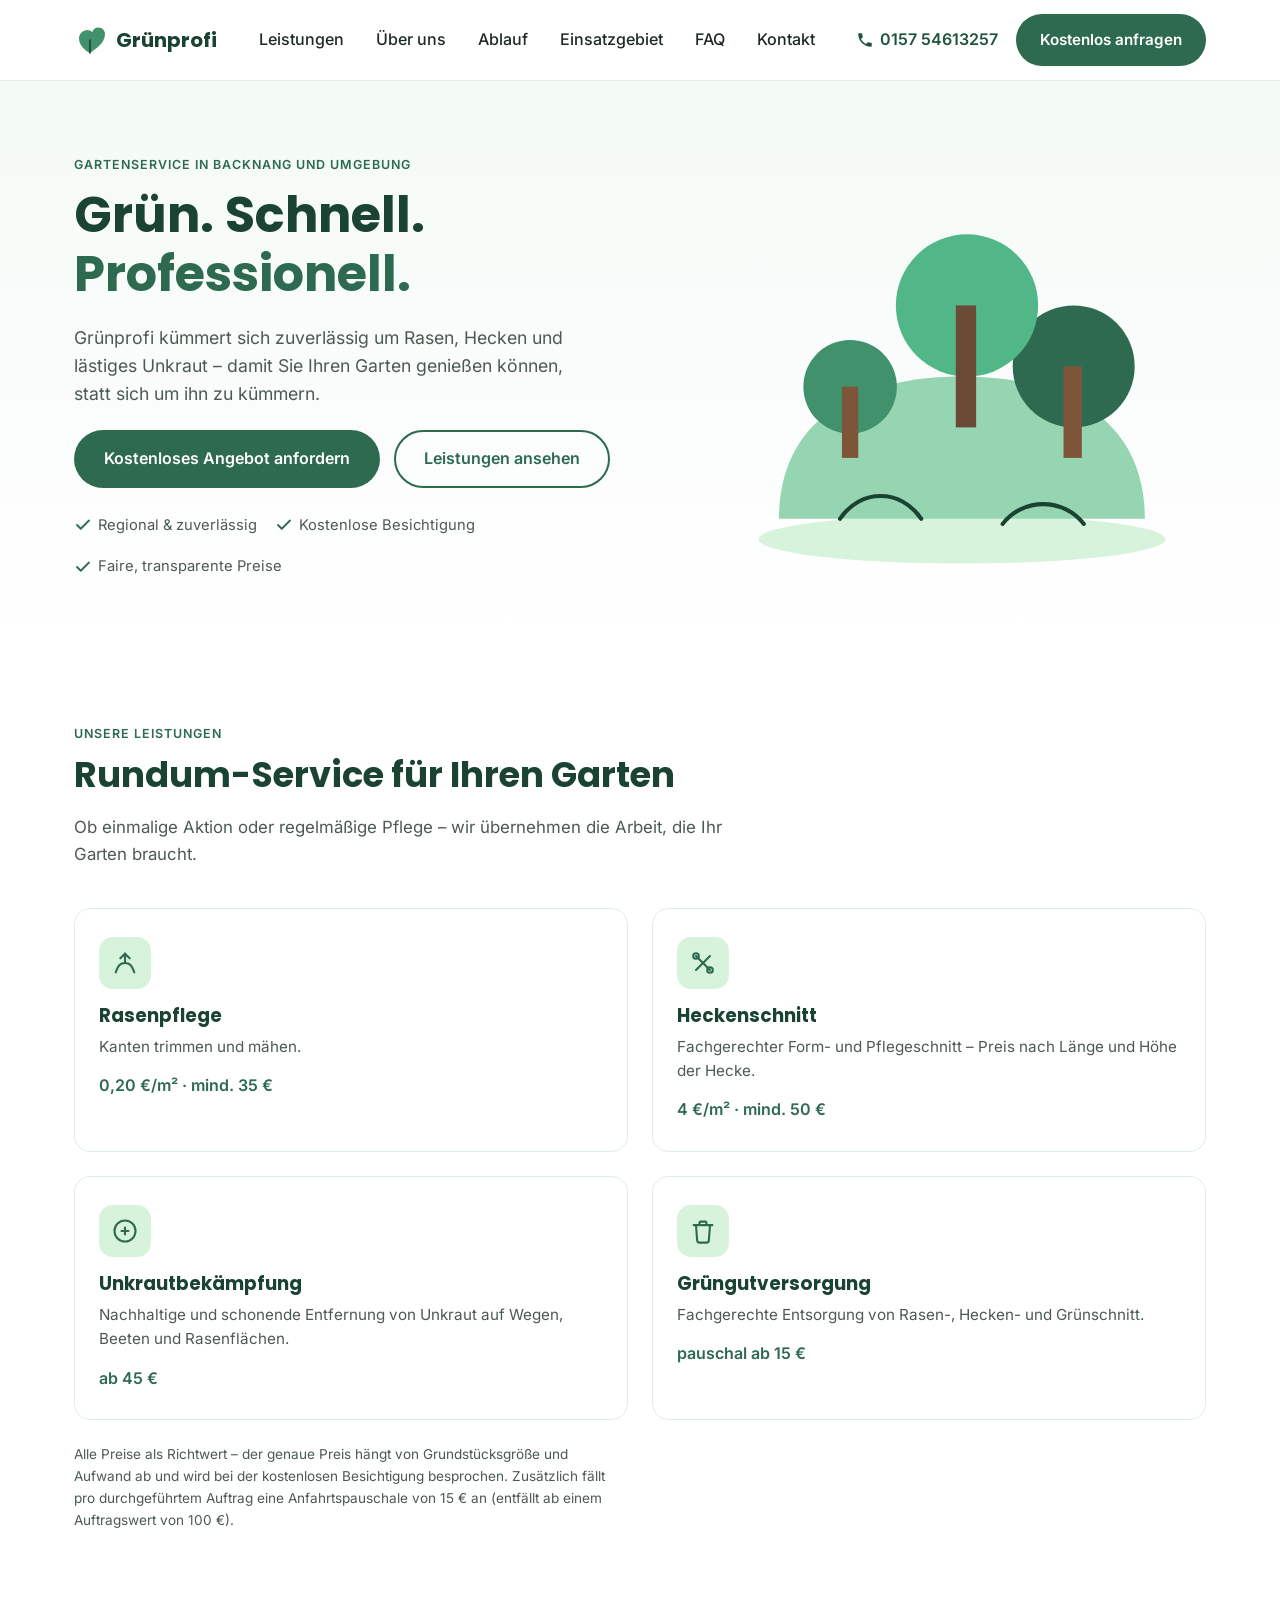
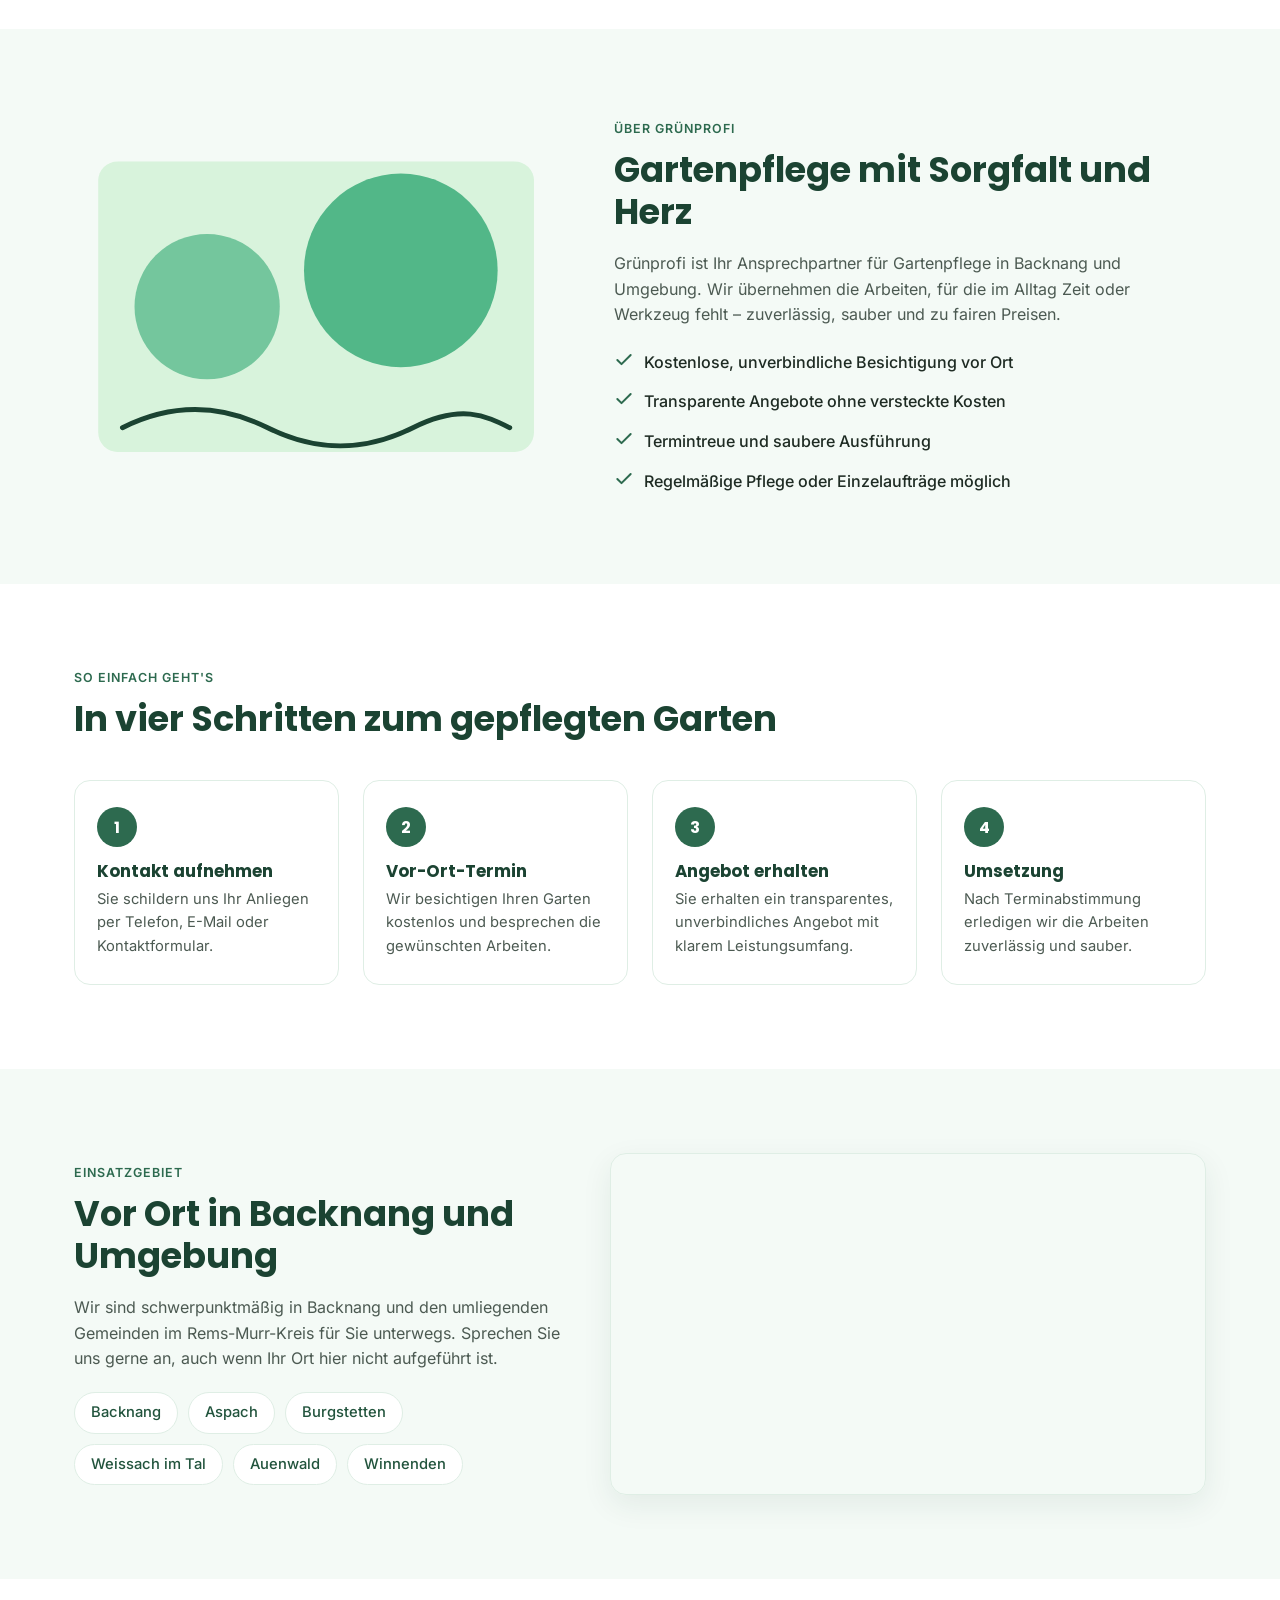
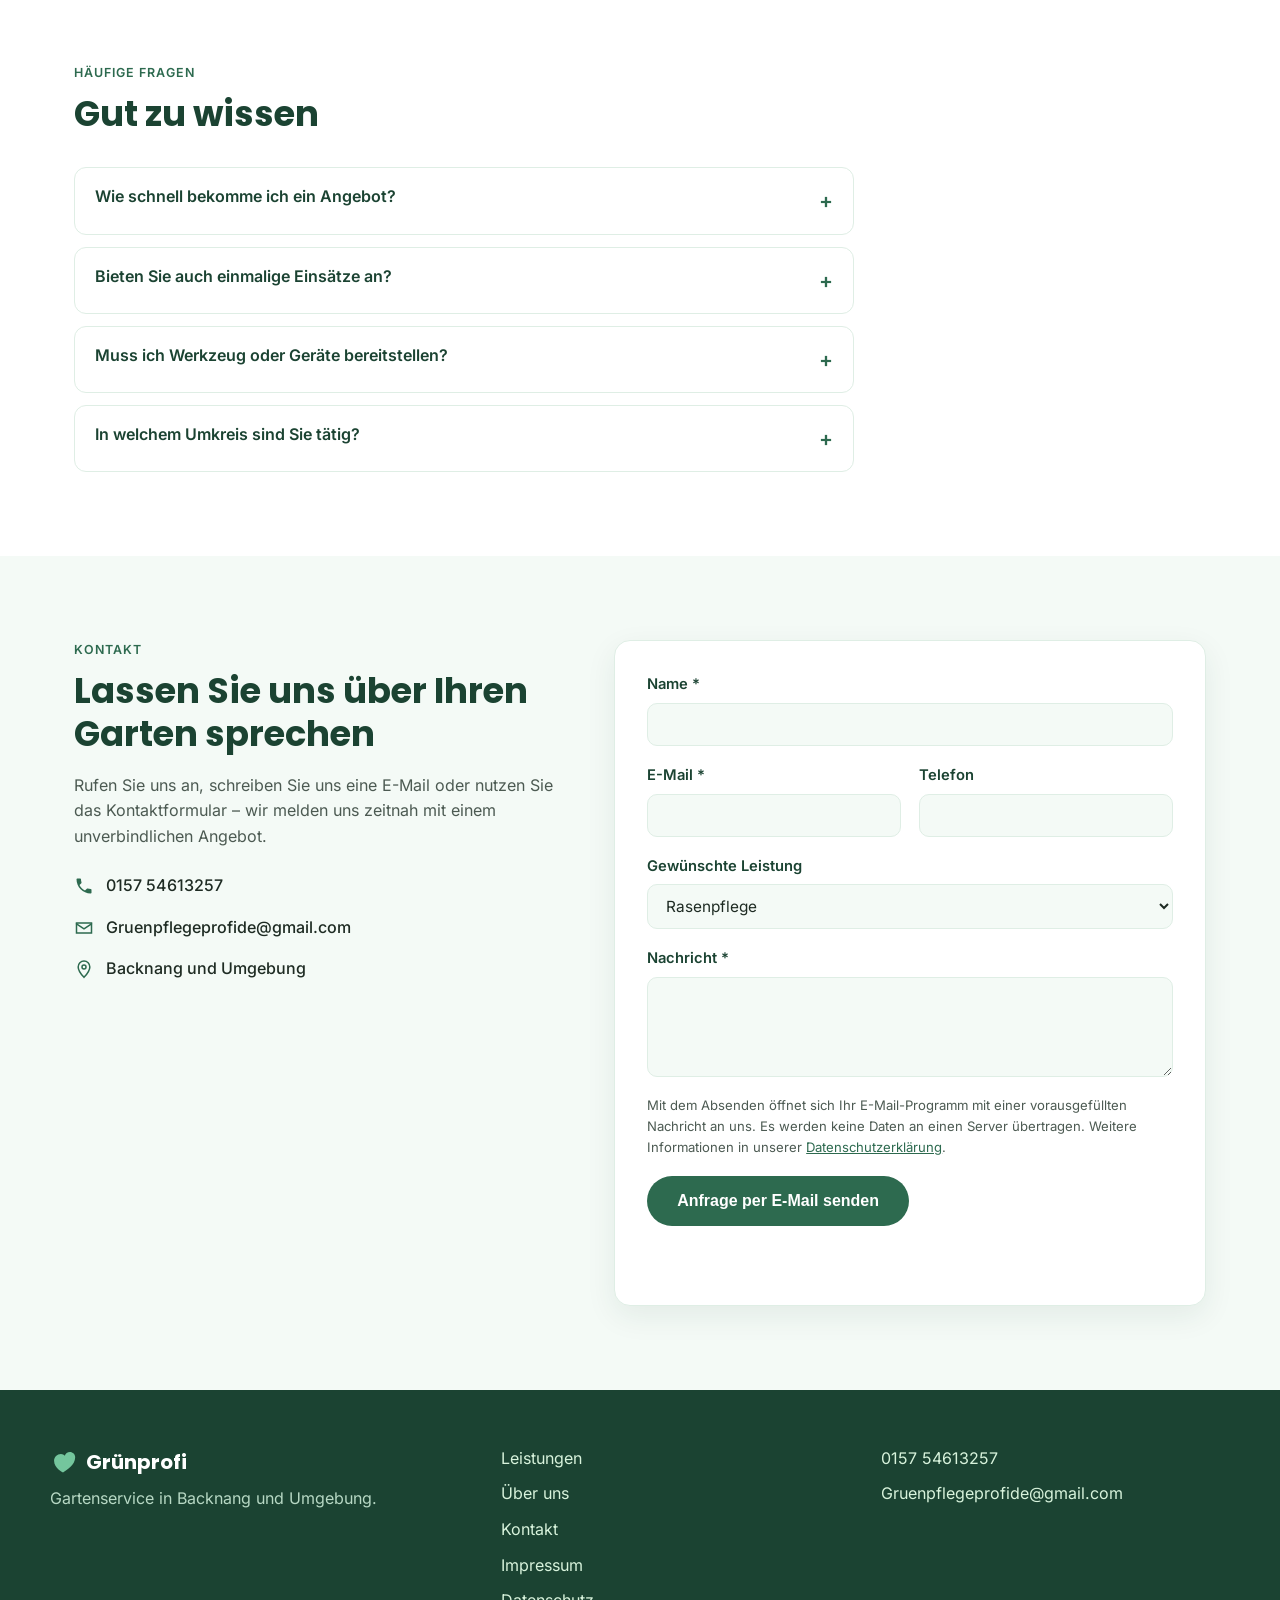
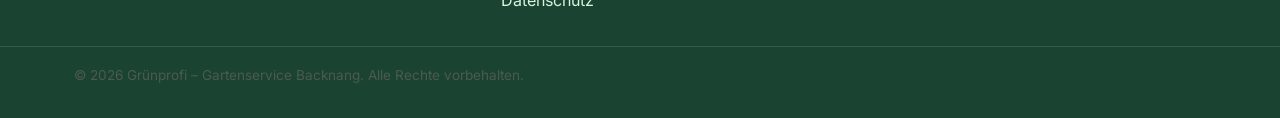
==== commit 91c34580: "Self-host Poppins and Inter instead of loading from Google Fonts Removes the third-party request to " ====
--- a/index.html
+++ b/index.html
@@ -20,9 +20,7 @@
 <meta property="og:image" content="https://gruenprofi-backnang.de/assets/og-image.png">
 
 <link rel="icon" type="image/svg+xml" href="assets/favicon.svg">
-<link rel="preconnect" href="https://fonts.googleapis.com">
-<link rel="preconnect" href="https://fonts.gstatic.com" crossorigin>
-<link href="https://fonts.googleapis.com/css2?family=Poppins:wght@600;700;800&family=Inter:wght@400;500;600&display=swap" rel="stylesheet">
+<link rel="stylesheet" href="css/fonts.css">
 <link rel="stylesheet" href="css/style.css">
 
 <script type="application/ld+json">
--- a/css/fonts.css
+++ b/css/fonts.css
@@ -0,0 +1,55 @@
+/* Self-hosted subset (Latin) of Poppins and Inter — no requests to Google's servers */
+
+@font-face {
+  font-family: 'Inter';
+  font-style: normal;
+  font-weight: 400;
+  font-display: swap;
+  src: url('../assets/fonts/inter-400.woff2') format('woff2');
+  unicode-range: U+0000-00FF, U+0131, U+0152-0153, U+02BB-02BC, U+02C6, U+02DA, U+02DC, U+0304, U+0308, U+0329, U+2000-206F, U+20AC, U+2122, U+2191, U+2193, U+2212, U+2215, U+FEFF, U+FFFD;
+}
+
+@font-face {
+  font-family: 'Inter';
+  font-style: normal;
+  font-weight: 500;
+  font-display: swap;
+  src: url('../assets/fonts/inter-500.woff2') format('woff2');
+  unicode-range: U+0000-00FF, U+0131, U+0152-0153, U+02BB-02BC, U+02C6, U+02DA, U+02DC, U+0304, U+0308, U+0329, U+2000-206F, U+20AC, U+2122, U+2191, U+2193, U+2212, U+2215, U+FEFF, U+FFFD;
+}
+
+@font-face {
+  font-family: 'Inter';
+  font-style: normal;
+  font-weight: 600;
+  font-display: swap;
+  src: url('../assets/fonts/inter-600.woff2') format('woff2');
+  unicode-range: U+0000-00FF, U+0131, U+0152-0153, U+02BB-02BC, U+02C6, U+02DA, U+02DC, U+0304, U+0308, U+0329, U+2000-206F, U+20AC, U+2122, U+2191, U+2193, U+2212, U+2215, U+FEFF, U+FFFD;
+}
+
+@font-face {
+  font-family: 'Poppins';
+  font-style: normal;
+  font-weight: 600;
+  font-display: swap;
+  src: url('../assets/fonts/poppins-600.woff2') format('woff2');
+  unicode-range: U+0000-00FF, U+0131, U+0152-0153, U+02BB-02BC, U+02C6, U+02DA, U+02DC, U+0304, U+0308, U+0329, U+2000-206F, U+20AC, U+2122, U+2191, U+2193, U+2212, U+2215, U+FEFF, U+FFFD;
+}
+
+@font-face {
+  font-family: 'Poppins';
+  font-style: normal;
+  font-weight: 700;
+  font-display: swap;
+  src: url('../assets/fonts/poppins-700.woff2') format('woff2');
+  unicode-range: U+0000-00FF, U+0131, U+0152-0153, U+02BB-02BC, U+02C6, U+02DA, U+02DC, U+0304, U+0308, U+0329, U+2000-206F, U+20AC, U+2122, U+2191, U+2193, U+2212, U+2215, U+FEFF, U+FFFD;
+}
+
+@font-face {
+  font-family: 'Poppins';
+  font-style: normal;
+  font-weight: 800;
+  font-display: swap;
+  src: url('../assets/fonts/poppins-800.woff2') format('woff2');
+  unicode-range: U+0000-00FF, U+0131, U+0152-0153, U+02BB-02BC, U+02C6, U+02DA, U+02DC, U+0304, U+0308, U+0329, U+2000-206F, U+20AC, U+2122, U+2191, U+2193, U+2212, U+2215, U+FEFF, U+FFFD;
+}
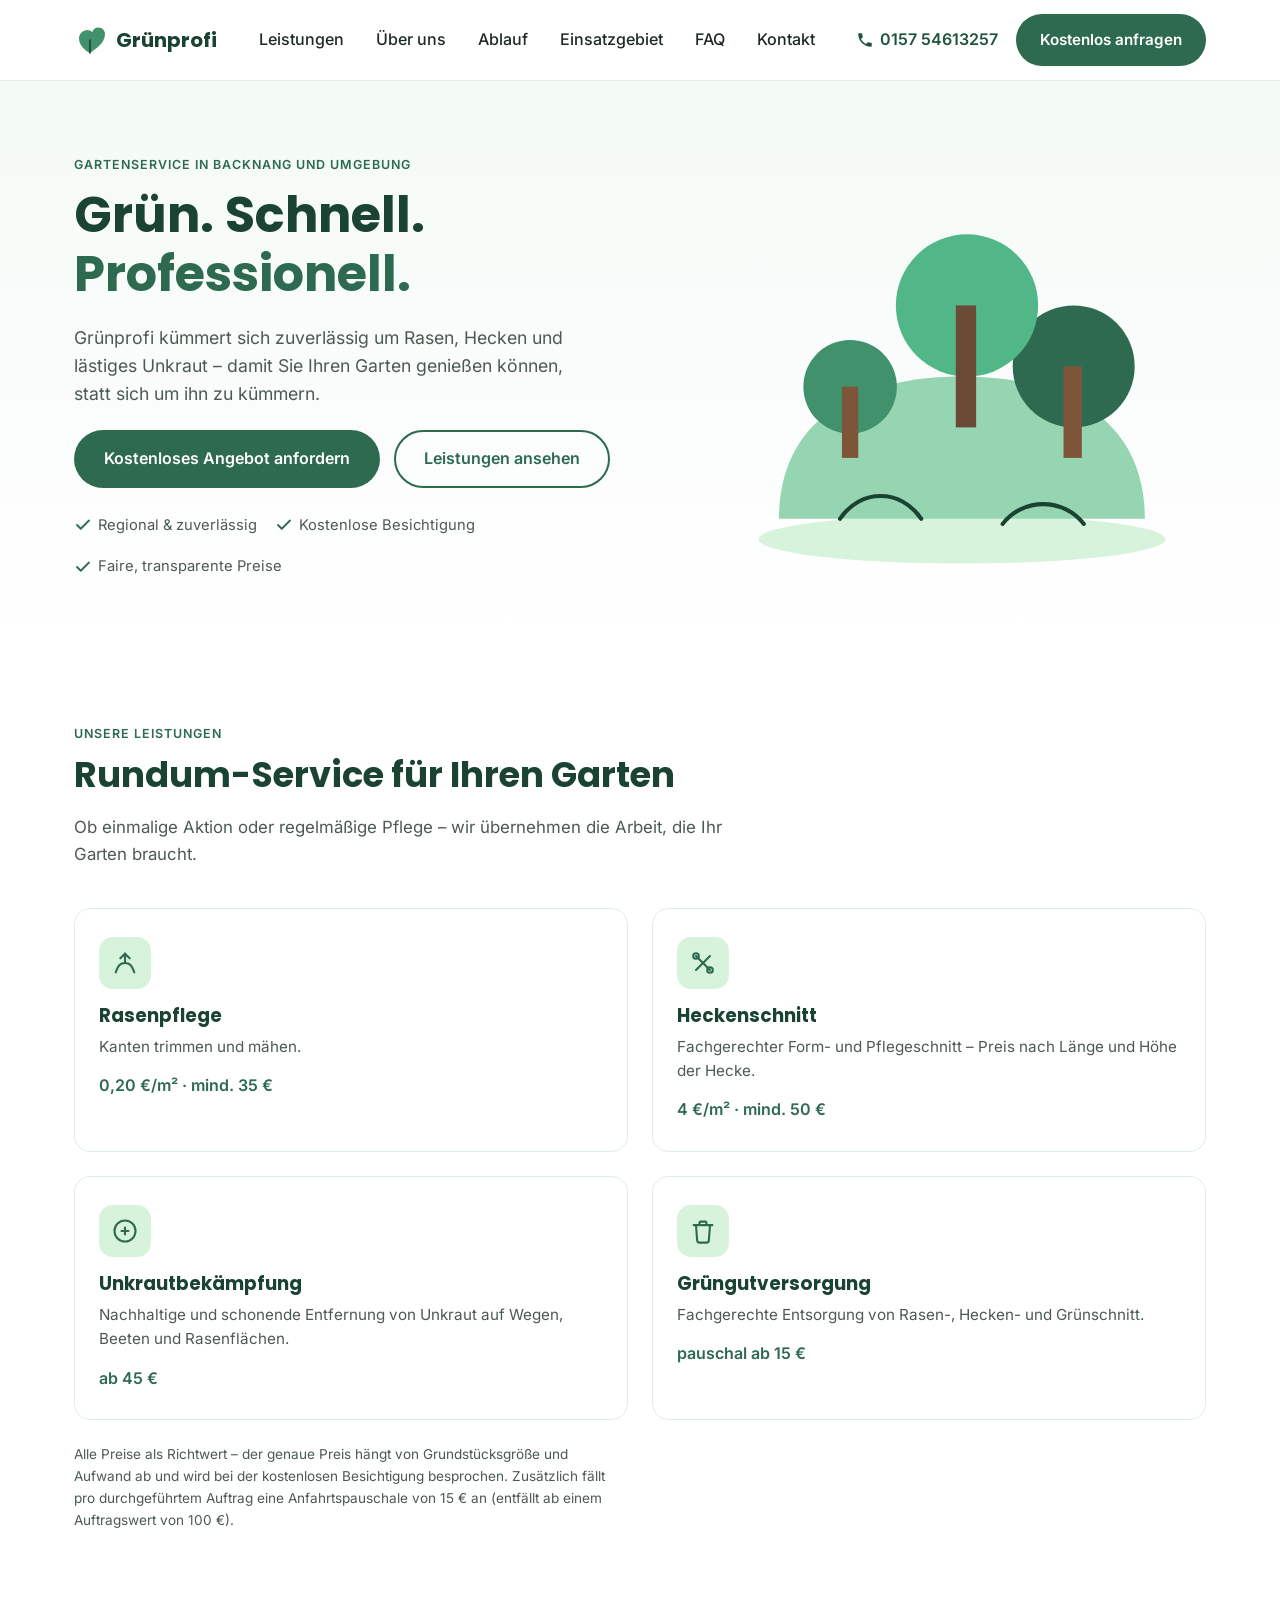
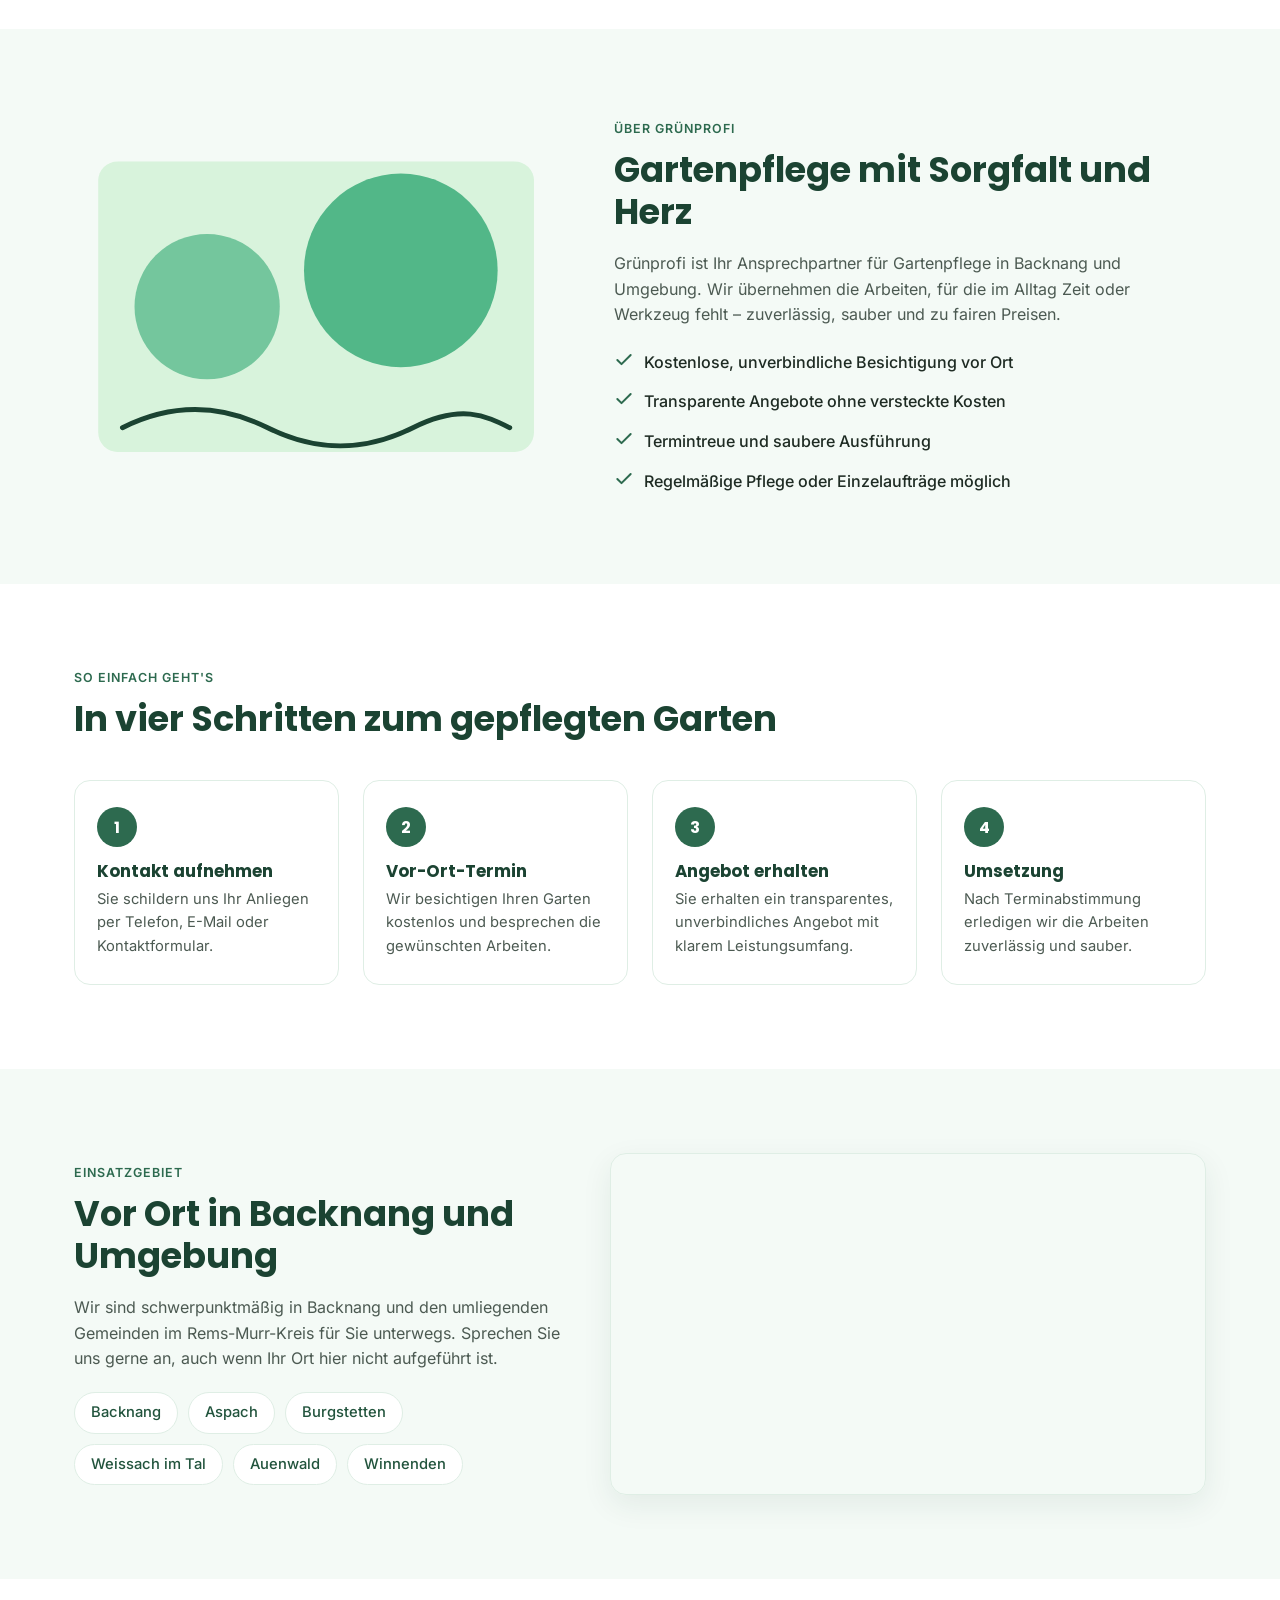
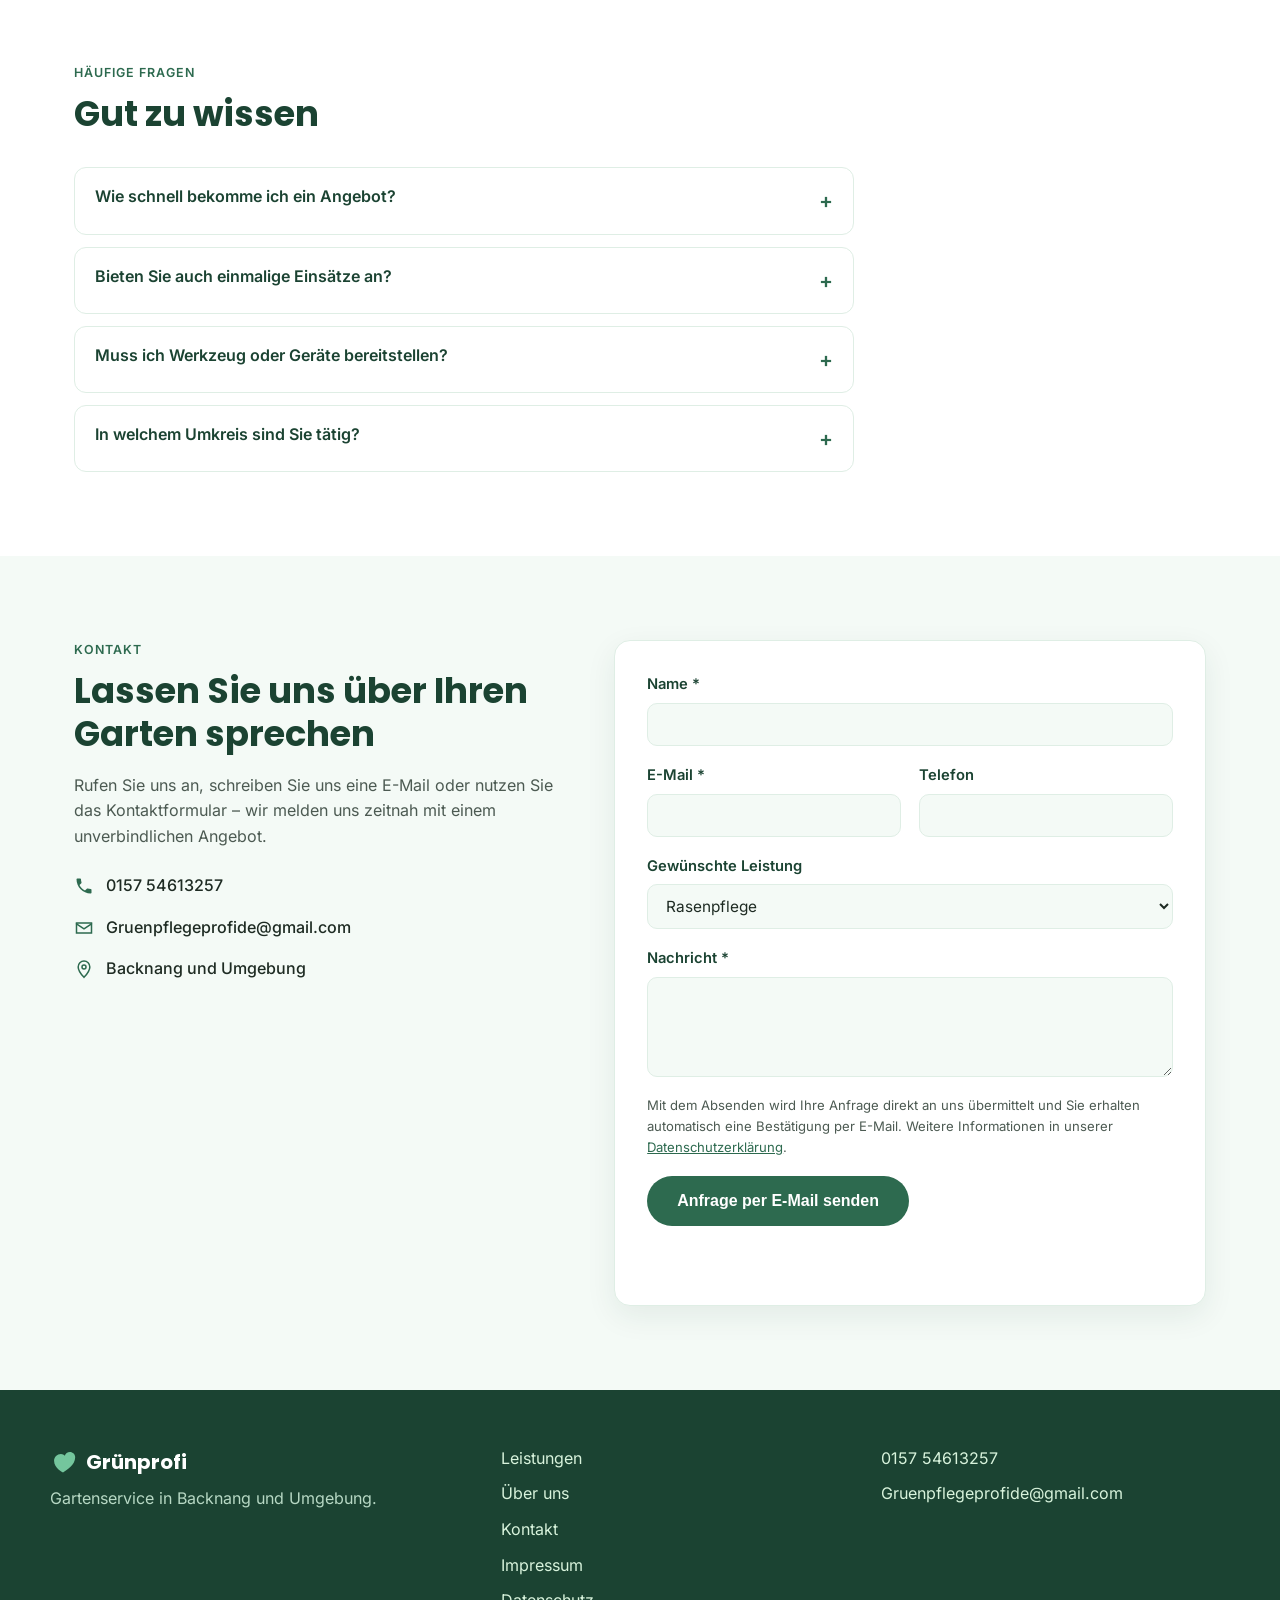
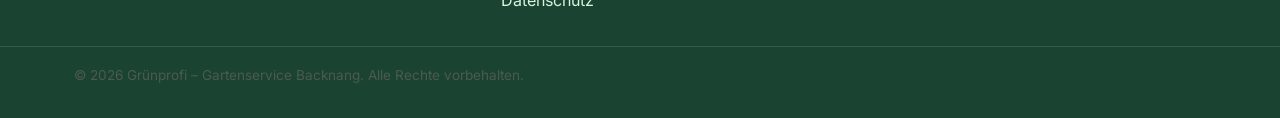
==== commit 3c6547a7: "Send contact form submissions to n8n instead of opening mailto The form now POSTs to an n8n Cloud we" ====
--- a/index.html
+++ b/index.html
@@ -330,7 +330,7 @@
           <label for="message">Nachricht *</label>
           <textarea id="message" name="message" rows="4" required></textarea>
         </div>
-        <p class="form-hint">Mit dem Absenden öffnet sich Ihr E-Mail-Programm mit einer vorausgefüllten Nachricht an uns. Es werden keine Daten an einen Server übertragen. Weitere Informationen in unserer <a href="datenschutz.html">Datenschutzerklärung</a>.</p>
+        <p class="form-hint">Mit dem Absenden wird Ihre Anfrage direkt an uns übermittelt und Sie erhalten automatisch eine Bestätigung per E-Mail. Weitere Informationen in unserer <a href="datenschutz.html">Datenschutzerklärung</a>.</p>
         <button type="submit" class="btn btn-primary btn-lg">Anfrage per E-Mail senden</button>
         <p class="form-status" id="form-status" role="status" aria-live="polite"></p>
       </form>
